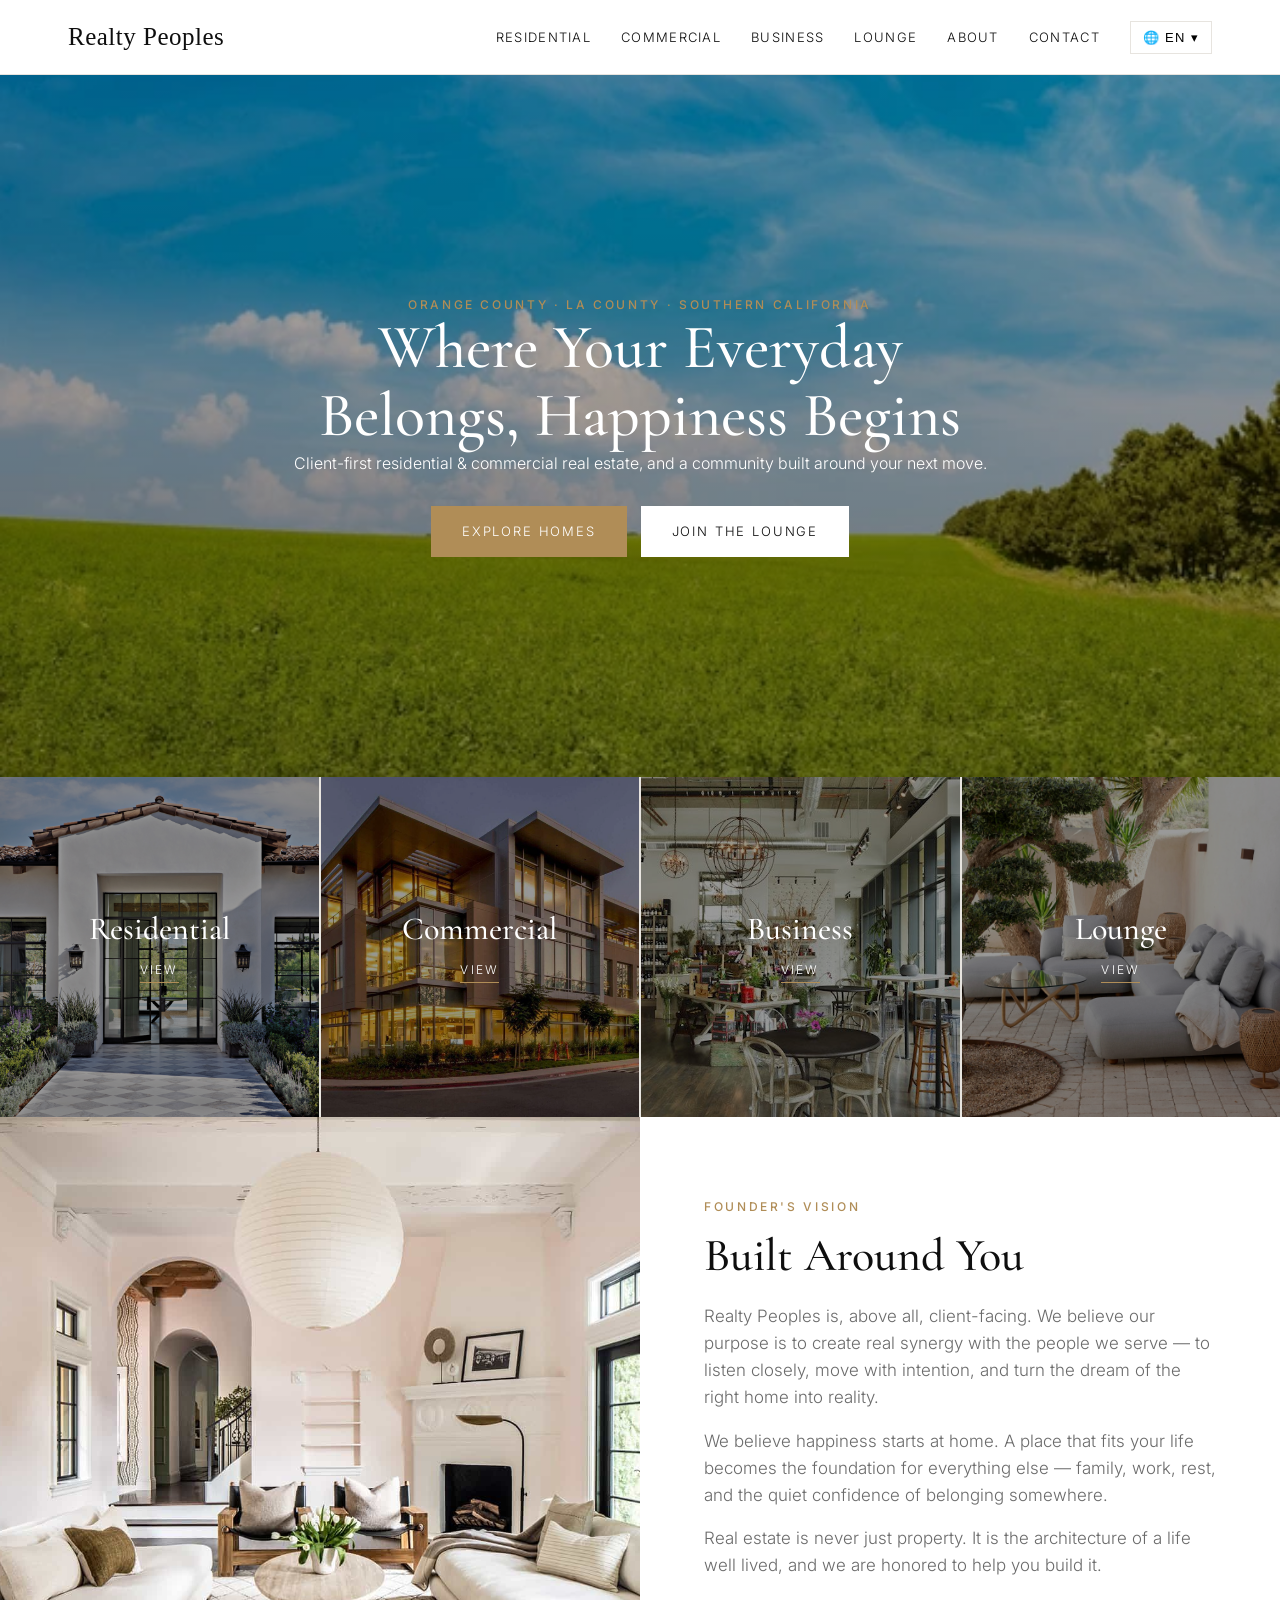
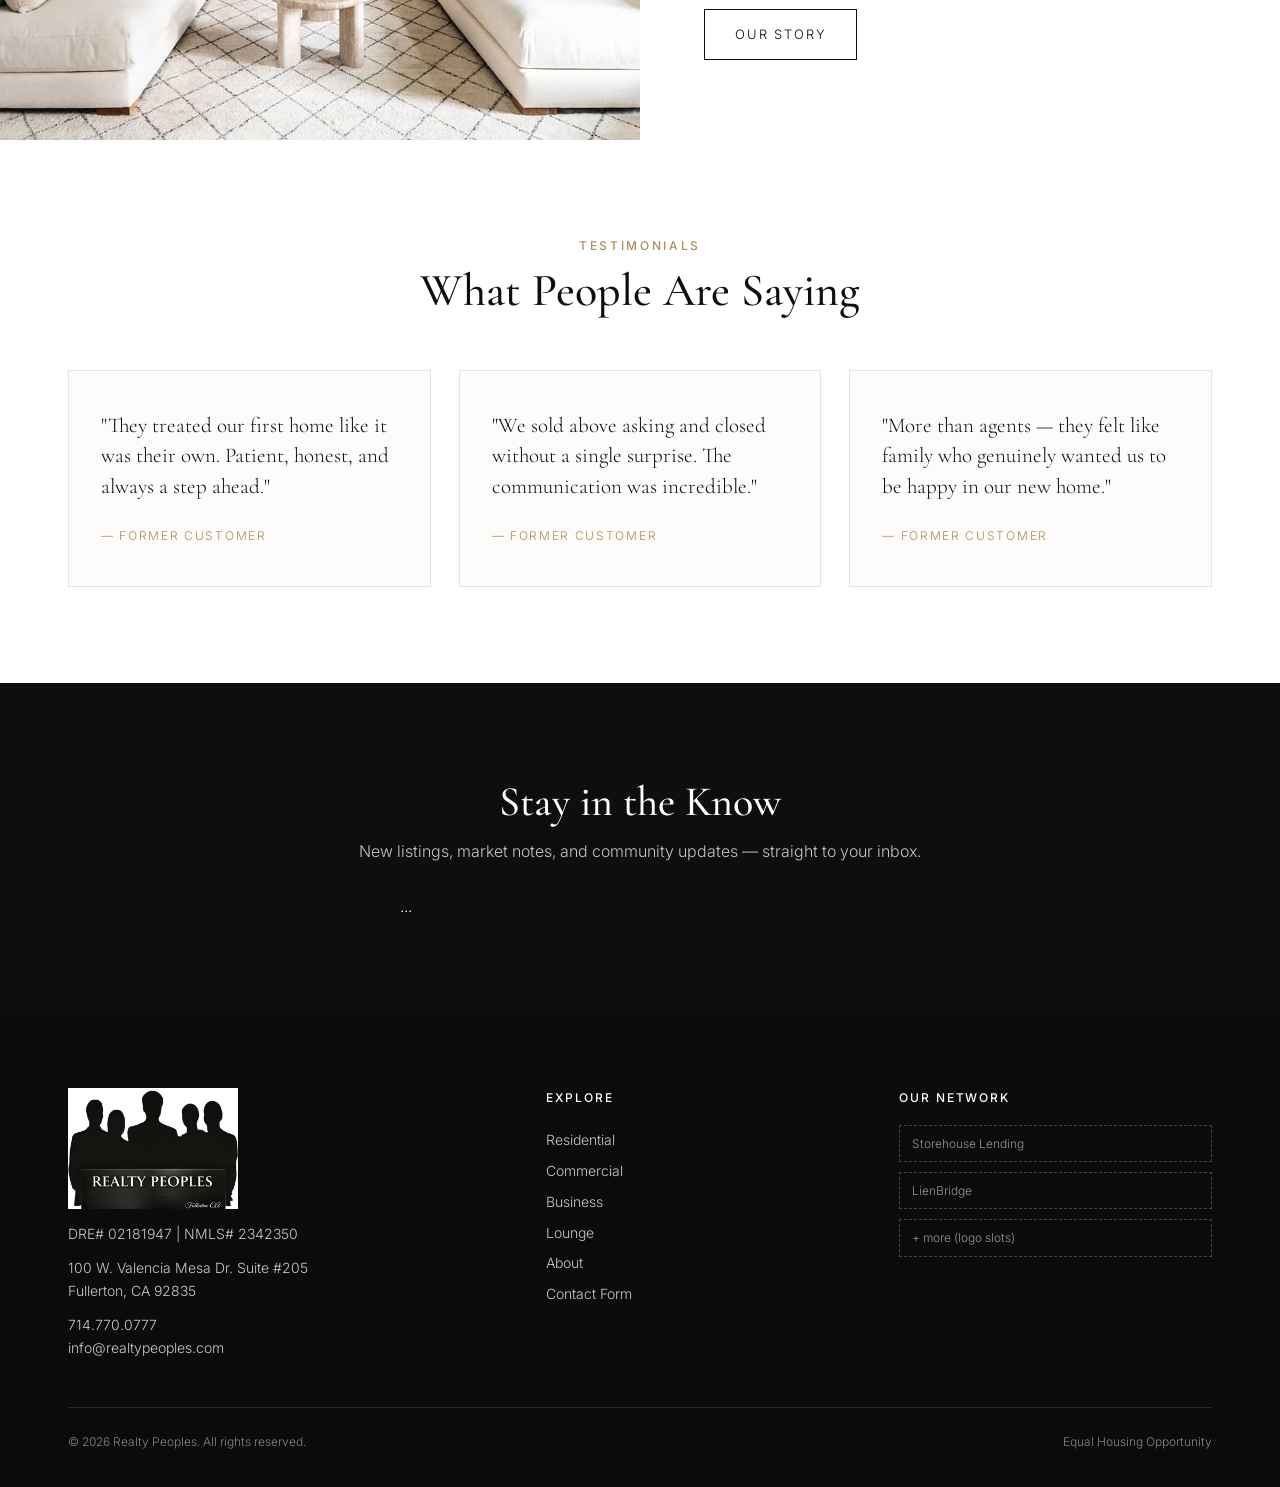
==== index.html @ 5879eed2 "Update index.html" ====
<!DOCTYPE html>
<html lang="en">
<head>
<meta charset="UTF-8" />
<meta name="viewport" content="width=device-width, initial-scale=1.0" />
<title>Realty Peoples | Real Estate in Orange County &amp; LA County</title>
<meta name="description" content="Buy, sell, and connect. Client-first residential and commercial real estate serving Orange County, LA County, and Southern California." />
<link rel="preconnect" href="https://fonts.googleapis.com"><link rel="preconnect" href="https://fonts.gstatic.com" crossorigin>
<link href="https://fonts.googleapis.com/css2?family=Cormorant+Garamond:wght@400;500;600&family=Inter:wght@300;400;500;600&display=swap" rel="stylesheet">
<link rel="stylesheet" href="css/styles.css">
<script type="application/ld+json">
{"@context":"https://schema.org","@type":"RealEstateAgent","name":"Realty Peoples","telephone":"+1-714-770-0777","email":"info@realtypeoples.com","address":{"@type":"PostalAddress","streetAddress":"100 W. Valencia Mesa Dr. Suite #205","addressLocality":"Fullerton","addressRegion":"CA","postalCode":"92835","addressCountry":"US"},"areaServed":["Orange County","Los Angeles County","Southern California"]}
</script>
</head>
<body>
<header id="site-header"></header>
<main>
  <section class="hero" style="padding:0">
    <!-- IMG_HOME_HERO -->
    <img src="clouds.jpg" alt="Spanish-style modern home interior">
    <div class="veil"></div>
    <div class="inner">
      <div class="label" data-i18n="home_kicker">Orange County · LA County · Southern California</div>
      <h1 data-i18n="home_title">Where Your Everyday Belongs, Happiness Begins</h1>
      <p data-i18n="home_sub">Client-first residential &amp; commercial real estate, and a community built around your next move.</p>
      <div style="margin-top:30px;display:flex;gap:14px;justify-content:center;flex-wrap:wrap">
        <a class="btn btn-accent" href="residential.html" data-i18n="home_cta1">Explore Homes</a>
        <a class="btn" style="background:#fff;color:var(--ink);border-color:#fff" href="cafe.html" data-i18n="home_cta2">Join the Cafe</a>
      </div>
    </div>
  </section>

  <section style="padding:0">
    <div class="gateways">
      <a class="gateway" href="residential.html"><!-- IMG_GATE_RES --><img src="res.jpg" alt="Residential"><div class="veil"></div><div class="g-inner"><h3 data-i18n="nav_res">Residential</h3><span class="g-cta" data-i18n="view">View</span></div></a>
      <a class="gateway" href="commercial.html"><!-- IMG_GATE_COM --><img src="com.jpg" alt="Commercial"><div class="veil"></div><div class="g-inner"><h3 data-i18n="nav_com">Commercial</h3><span class="g-cta" data-i18n="view">View</span></div></a>
      <a class="gateway" href="business.html"><img src="biz.jpg" alt="Business"><div class="veil"></div><div class="g-inner"><h3 data-i18n="nav_biz">Business</h3><span class="g-cta" data-i18n="view">View</span></div></a>      <a class="gateway" href="cafe.html"><!-- IMG_GATE_CAFE --><img src="lounge.jpg" alt="Online Cafe"><div class="veil"></div><div class="g-inner"><h3 data-i18n="nav_cafe">Online Cafe</h3><span class="g-cta" data-i18n="view">View</span></div></a>
    </div>
  </section>

  <section style="padding:0">
    <div class="split">
      <!-- IMG_FOUNDER -->
      <div class="media" style="background-image:url('spanish-home.jpg')"></div>
      <div class="body">
        <div class="label" data-i18n="vision_kicker">Founder's Vision</div>
        <h2 data-i18n="vision_title">Built Around You</h2>
        <p>Realty Peoples is, above all, client-facing. We believe our purpose is to create real synergy with the people we serve — to listen closely, move with intention, and turn the dream of the right home into reality.</p>
        <p>We believe happiness starts at home. A place that fits your life becomes the foundation for everything else — family, work, rest, and the quiet confidence of belonging somewhere.</p>
        <p>Real estate is never just property. It is the architecture of a life well lived, and we are honored to help you build it.</p>
        <div style="margin-top:14px"><a class="btn btn-ghost" href="about.html" data-i18n="vision_cta">Our Story</a></div>
      </div>
    </div>
  </section>

  <section>
    <div class="wrap">
      <div class="center-head"><div class="label" data-i18n="testi_kicker">Testimonials</div><h2 data-i18n="testi_title">What People Are Saying</h2></div>
      <div class="tgrid" id="testiGrid"></div>
    </div>
  </section>

  <section class="band">
    <div class="wrap">
      <h2 data-i18n="email_title">Stay in the Know</h2>
      <p data-i18n="email_sub">New listings, market notes, and community updates — straight to your inbox.</p>
     <form class="signup" name="newsletter" ...>...</form>
    </div>
  </section>
</main>
<footer id="site-footer"></footer>
<script src="js/data.js"></script>
<script src="js/i18n.js"></script>
<script src="js/main.js"></script>
</body>
</html>
---- css/styles.css ----
/* ===========================================================================
   Realty Peoples — global styles
   Colors & fonts live in :root below. Edit there to re-theme the whole site.
   =========================================================================== */
:root{
  --bg:#ffffff;
  --ink:#0e0e0e;
  --muted:#6b6b6b;
  --line:#e7e4df;
  --accent:#b08d57;       /* champagne bronze */
  --accent-dark:#8e6f3f;
  --serif:"Cormorant Garamond", Georgia, "Times New Roman", serif;
  --sans:"Inter","Helvetica Neue",Arial,sans-serif;
  --maxw:1200px;
}
*{box-sizing:border-box;margin:0;padding:0}
html{scroll-behavior:smooth}
body{font-family:var(--sans);color:var(--ink);background:var(--bg);line-height:1.6;font-weight:300;-webkit-font-smoothing:antialiased}
img{display:block;max-width:100%}
a{color:inherit;text-decoration:none}
.wrap{max-width:var(--maxw);margin:0 auto;padding:0 28px}
.serif{font-family:var(--serif)}
.label{font-size:12px;letter-spacing:.22em;text-transform:uppercase;color:var(--accent);font-weight:500}
h1,h2,h3{font-family:var(--serif);font-weight:500;line-height:1.1}
section{padding:96px 0}
.btn{display:inline-block;padding:14px 30px;font-size:13px;letter-spacing:.14em;text-transform:uppercase;border:1px solid var(--ink);background:var(--ink);color:#fff;cursor:pointer;transition:.25s}
.btn:hover{background:transparent;color:var(--ink)}
.btn-ghost{background:transparent;color:var(--ink)}
.btn-ghost:hover{background:var(--ink);color:#fff}
.btn-accent{background:var(--accent);border-color:var(--accent)}
.btn-accent:hover{background:transparent;color:var(--accent)}

/* HEADER */
header{position:sticky;top:0;z-index:100;background:rgba(255,255,255,.96);backdrop-filter:blur(6px);border-bottom:1px solid var(--line);transition:box-shadow .3s}
header.scrolled{box-shadow:0 4px 24px rgba(0,0,0,.06)}
.nav{display:flex;align-items:center;justify-content:space-between;height:74px}
.logo{font-family:"Times New Roman",Times,serif;font-size:25px;letter-spacing:.02em;font-weight:400}
.nav-links{display:flex;align-items:center;gap:30px}
.nav-links a.navlink{font-size:13px;letter-spacing:.1em;text-transform:uppercase;color:var(--ink);position:relative;padding:4px 0}
.nav-links a.navlink:hover{color:var(--accent)}
.nav-links a.navlink.active::after{content:"";position:absolute;left:0;right:0;bottom:-2px;height:1px;background:var(--accent)}
.lang{position:relative}
.lang-btn{font-size:13px;letter-spacing:.1em;border:1px solid var(--line);background:#fff;padding:8px 12px;cursor:pointer}
.lang-menu{position:absolute;right:0;top:42px;background:#fff;border:1px solid var(--line);min-width:140px;display:none;box-shadow:0 8px 30px rgba(0,0,0,.08);z-index:200}
.lang-menu.open{display:block}
.lang-menu button{display:block;width:100%;text-align:left;padding:11px 16px;background:#fff;border:none;font-size:13px;letter-spacing:.06em;cursor:pointer}
.lang-menu button:hover{background:#faf8f5;color:var(--accent)}
.hamburger{display:none;flex-direction:column;gap:5px;background:none;border:none;cursor:pointer;padding:6px}
.hamburger span{width:24px;height:2px;background:var(--ink);display:block}

/* HERO */
.hero{position:relative;height:78vh;min-height:520px;display:flex;align-items:center;justify-content:center;text-align:center;color:#fff;overflow:hidden}
.hero img{position:absolute;inset:0;width:100%;height:100%;object-fit:cover}
.hero .veil{position:absolute;inset:0;background:linear-gradient(180deg,rgba(0,0,0,.25),rgba(0,0,0,.45))}
.hero .inner{position:relative;z-index:2;max-width:760px;padding:0 24px}
.hero h1{font-size:clamp(34px,5vw,62px);color:#fff;word-break:keep-all}
/* GATEWAYS */
.gateways{display:grid;grid-template-columns:repeat(4,1fr);gap:2px;background:var(--line)}
.gateway{position:relative;height:340px;overflow:hidden;cursor:pointer;color:#fff;display:block}
.gateway img{position:absolute;inset:0;width:100%;height:100%;object-fit:cover;transition:.6s}
.gateway:hover img{transform:scale(1.06)}
.gateway .veil{position:absolute;inset:0;background:rgba(0,0,0,.4);transition:.3s}
.gateway:hover .veil{background:rgba(0,0,0,.3)}
.gateway .g-inner{position:absolute;inset:0;z-index:2;display:flex;flex-direction:column;align-items:center;justify-content:center;gap:14px}
.gateway h3{font-size:32px;color:#fff}
.gateway .g-cta{font-size:12px;letter-spacing:.18em;text-transform:uppercase;border-bottom:1px solid var(--accent);padding-bottom:3px}

/* SPLIT */
.split{display:grid;grid-template-columns:1fr 1fr;gap:0;align-items:stretch}
.split .media{min-height:480px;background-size:cover;background-position:center}
.split .body{padding:80px 64px;display:flex;flex-direction:column;justify-content:center}
.split h2{font-size:clamp(30px,4vw,46px);margin:14px 0 22px}
.split p{color:var(--muted);font-size:17px;margin-bottom:16px}

/* TESTIMONIALS */
.center-head{text-align:center;margin-bottom:54px}
.center-head h2{font-size:clamp(30px,4vw,46px);margin-top:10px}
.tgrid{display:grid;grid-template-columns:repeat(3,1fr);gap:28px}
.tcard{border:1px solid var(--line);padding:40px 32px;background:#fdfcfa}
.tcard .q{font-family:var(--serif);font-size:21px;line-height:1.45;margin-bottom:24px}
.tcard .who{font-size:12px;letter-spacing:.14em;text-transform:uppercase;color:var(--accent)}

/* EMAIL BAND */
.band{background:var(--ink);color:#fff;text-align:center}
.band h2{color:#fff;font-size:clamp(28px,4vw,42px)}
.band p{color:#c9c4bc;margin:14px 0 30px}
.signup{display:flex;gap:10px;max-width:480px;margin:0 auto}
.signup input{flex:1;padding:14px 16px;border:1px solid #444;background:transparent;color:#fff;font-family:var(--sans)}
.signup input::placeholder{color:#9a958c}

/* CAROUSEL */
.carousel{display:flex;gap:24px;overflow-x:auto;padding:6px 4px 24px;scroll-snap-type:x mandatory}
.carousel::-webkit-scrollbar{height:6px}
.carousel::-webkit-scrollbar-thumb{background:var(--line)}
.lcard{flex:0 0 340px;scroll-snap-align:start;border:1px solid var(--line);background:#fff}
.lcard .ph{height:230px;background:#f1ede7 center/cover;position:relative}
.lcard .tag{position:absolute;top:14px;left:14px;background:var(--accent);color:#fff;font-size:11px;letter-spacing:.12em;text-transform:uppercase;padding:6px 12px}
.lcard .info{padding:20px 22px}
.lcard .city{font-family:var(--serif);font-size:22px}
.lcard .desc{color:var(--muted);font-size:14px;margin-top:6px}
.lcard .meta{display:flex;gap:16px;margin-top:14px;font-size:13px;color:var(--ink);border-top:1px solid var(--line);padding-top:14px}

/* VIDEO */
.video-wrap{position:relative}
.video-wrap .frame{position:relative;padding-top:52%;background:#000}
.video-wrap iframe{position:absolute;inset:0;width:100%;height:100%;border:0}
.video-quote{text-align:center;margin-top:34px;font-family:var(--serif);font-size:clamp(22px,3vw,34px);color:var(--ink)}
.video-quote span{display:block;font-family:var(--sans);font-size:13px;letter-spacing:.14em;text-transform:uppercase;color:var(--accent);margin-top:14px}

/* MAP */
.map-frame{height:420px;border:1px solid var(--line)}
.map-frame iframe{width:100%;height:100%;border:0}

/* COMMERCIAL */
.commercial-grid{display:grid;grid-template-columns:1fr 1fr;gap:24px}

/* TEAM */
.team-grid{display:grid;grid-template-columns:repeat(4,1fr);gap:24px}
.member{border:1px solid var(--line);background:#fff}
.member .ph{height:280px;background:#f1ede7 center/cover}
.member .m-body{padding:22px 20px}
.member h3{font-size:22px}
.member .lic{font-size:12px;letter-spacing:.08em;color:var(--accent);margin:6px 0 12px;text-transform:uppercase}
.member p{color:var(--muted);font-size:14px}

/* FORMS */
.form-card{border:1px solid var(--line);padding:42px;background:#fff}
.field{margin-bottom:18px}
.field label{display:block;font-size:12px;letter-spacing:.1em;text-transform:uppercase;margin-bottom:8px;color:var(--ink)}
.field label .req{color:var(--accent)}
.field input,.field textarea,.field select{width:100%;padding:13px 14px;border:1px solid var(--line);font-family:var(--sans);font-size:15px;background:#fff}
.field input:focus,.field textarea:focus{outline:none;border-color:var(--accent)}
.field textarea{min-height:130px;resize:vertical}
.checkrow{display:flex;align-items:flex-start;gap:10px;font-size:14px;color:var(--muted)}
.checkrow input{width:auto;margin-top:4px}
.form-ok{display:none;color:#2e7d32;font-size:14px;margin-top:12px}

/* FAQ */
.faq-item{border-bottom:1px solid var(--line)}
.faq-q{width:100%;text-align:left;background:none;border:none;padding:24px 0;font-family:var(--serif);font-size:22px;cursor:pointer;display:flex;justify-content:space-between;align-items:center;color:var(--ink)}
.faq-q .pm{color:var(--accent);font-size:24px}
.faq-a{max-height:0;overflow:hidden;transition:max-height .3s ease;color:var(--muted)}
.faq-a p{padding:0 0 24px}

/* LOGIN */
.auth{max-width:460px;margin:0 auto}
.auth-card{border:1px solid var(--line);padding:44px}
.tabs{display:flex;border:1px solid var(--line);margin-bottom:28px}
.tabs button{flex:1;padding:14px;background:#fff;border:none;cursor:pointer;font-size:13px;letter-spacing:.1em;text-transform:uppercase}
.tabs button.active{background:var(--ink);color:#fff}
.roles{display:grid;grid-template-columns:1fr 1fr;gap:12px;margin-bottom:22px}
.role{border:1px solid var(--line);padding:18px 14px;text-align:center;cursor:pointer;transition:.2s}
.role.active{border-color:var(--accent);background:#fbf8f3}
.role .ttl{font-family:var(--serif);font-size:18px}
.role .sub{font-size:11px;letter-spacing:.06em;color:var(--muted);text-transform:uppercase;margin-top:4px}
.pro-cat{display:none;margin-bottom:18px}
.pro-cat.show{display:block}
.note{font-size:12px;color:var(--muted);text-align:center;margin-top:18px}

/* CAFE */
.cafe-gate{text-align:center;padding:120px 20px}
.cafe-gate h2{font-size:40px;margin:18px 0}
.cafe-app{display:none;grid-template-columns:260px 1fr;gap:0;border:1px solid var(--line);min-height:620px}
.cafe-app.show{display:grid}
.cafe-side{border-right:1px solid var(--line);background:#fbfaf8;padding:24px 0}
.cafe-side .sh{font-size:11px;letter-spacing:.16em;text-transform:uppercase;color:var(--muted);padding:0 22px 12px}
.chan{display:block;width:100%;text-align:left;background:none;border:none;padding:11px 22px;font-size:15px;cursor:pointer;color:var(--ink)}
.chan:hover{background:#f3efe8}
.chan.active{background:#efe8dc;border-left:3px solid var(--accent);font-weight:500}
.cafe-main{display:flex;flex-direction:column}
.cafe-top{border-bottom:1px solid var(--line);padding:20px 26px}
.cafe-top h3{font-size:24px}
.cafe-top p{font-size:13px;color:var(--muted)}
.cafe-embed{flex:1;display:flex;align-items:center;justify-content:center;text-align:center;background:repeating-linear-gradient(45deg,#fbfaf8,#fbfaf8 12px,#f6f3ee 12px,#f6f3ee 24px);padding:40px}
.cafe-embed .box{max-width:440px}
.cafe-embed .box .ic{font-size:34px;color:var(--accent)}
.cafe-embed code{background:#efe8dc;padding:2px 6px;font-size:12px}

/* FOOTER */
footer{background:#0b0b0b;color:#cfcabf;padding:72px 0 36px;font-size:14px}
.f-grid{display:grid;grid-template-columns:1.4fr 1fr 1fr;gap:40px;margin-bottom:48px}
.f-logo{font-family:"Times New Roman",serif;font-size:24px;color:#fff;margin-bottom:8px}
.logo-slot{width:120px;height:46px;border:1px dashed #444;display:flex;align-items:center;justify-content:center;font-size:10px;color:#777;margin-bottom:16px;letter-spacing:.1em}
footer h4{color:#fff;font-family:var(--sans);font-weight:500;font-size:12px;letter-spacing:.16em;text-transform:uppercase;margin-bottom:18px}
footer a:hover{color:var(--accent)}
.f-net{display:flex;flex-direction:column;gap:10px}
.f-net .slot{border:1px dashed #444;padding:8px 12px;font-size:12px;color:#9a958c}
.f-bottom{border-top:1px solid #2a2a2a;padding-top:24px;display:flex;justify-content:space-between;flex-wrap:wrap;gap:12px;font-size:12px;color:#8a857c}

/* MOBILE */
@media(max-width:900px){
  .nav-links{position:fixed;inset:74px 0 auto 0;background:#fff;flex-direction:column;align-items:flex-start;gap:0;padding:10px 28px 28px;border-bottom:1px solid var(--line);transform:translateY(-130%);transition:.35s;box-shadow:0 16px 30px rgba(0,0,0,.08)}
  .nav-links.open{transform:translateY(0)}
  .nav-links a.navlink{padding:14px 0;width:100%;border-bottom:1px solid var(--line);font-size:15px}
  .hamburger{display:flex}
  .lang{margin-top:14px}
  .gateways{grid-template-columns:1fr}
  .split{grid-template-columns:1fr}
  .split .media{min-height:300px}
  .split .body{padding:48px 28px}
  .tgrid,.team-grid,.commercial-grid{grid-template-columns:1fr}
  .cafe-app.show{grid-template-columns:1fr}
  .cafe-side{border-right:none;border-bottom:1px solid var(--line)}
  .f-grid{grid-template-columns:1fr}
  section{padding:64px 0}
}

/* ---- clickable listing cards + popup ---- */
.lcard{cursor:pointer;transition:transform .2s, box-shadow .2s}
.lcard:hover{transform:translateY(-4px);box-shadow:0 12px 30px rgba(0,0,0,.10)}
.rp-modal{position:fixed;inset:0;z-index:1000;display:none;align-items:center;justify-content:center;background:rgba(0,0,0,.55);padding:24px}
.rp-modal.open{display:flex}
.rp-modal-box{background:#fff;max-width:620px;width:100%;max-height:88vh;overflow:auto;position:relative}
.rp-modal-box .ph{height:300px;background:#f1ede7 center/cover}
.rp-modal-body{padding:32px}
.rp-modal-body .tag{display:inline-block;background:var(--accent);color:#fff;font-size:11px;letter-spacing:.12em;text-transform:uppercase;padding:5px 12px;margin-bottom:14px}
.rp-modal-body h3{font-size:30px;margin-bottom:6px}
.rp-modal-body .sub{color:var(--muted);margin-bottom:18px}
.rp-modal-body .detail{color:var(--ink);line-height:1.7;white-space:pre-line}
.rp-close{position:absolute;top:14px;right:16px;background:rgba(0,0,0,.5);color:#fff;border:none;width:36px;height:36px;border-radius:50%;font-size:20px;cursor:pointer;z-index:2}
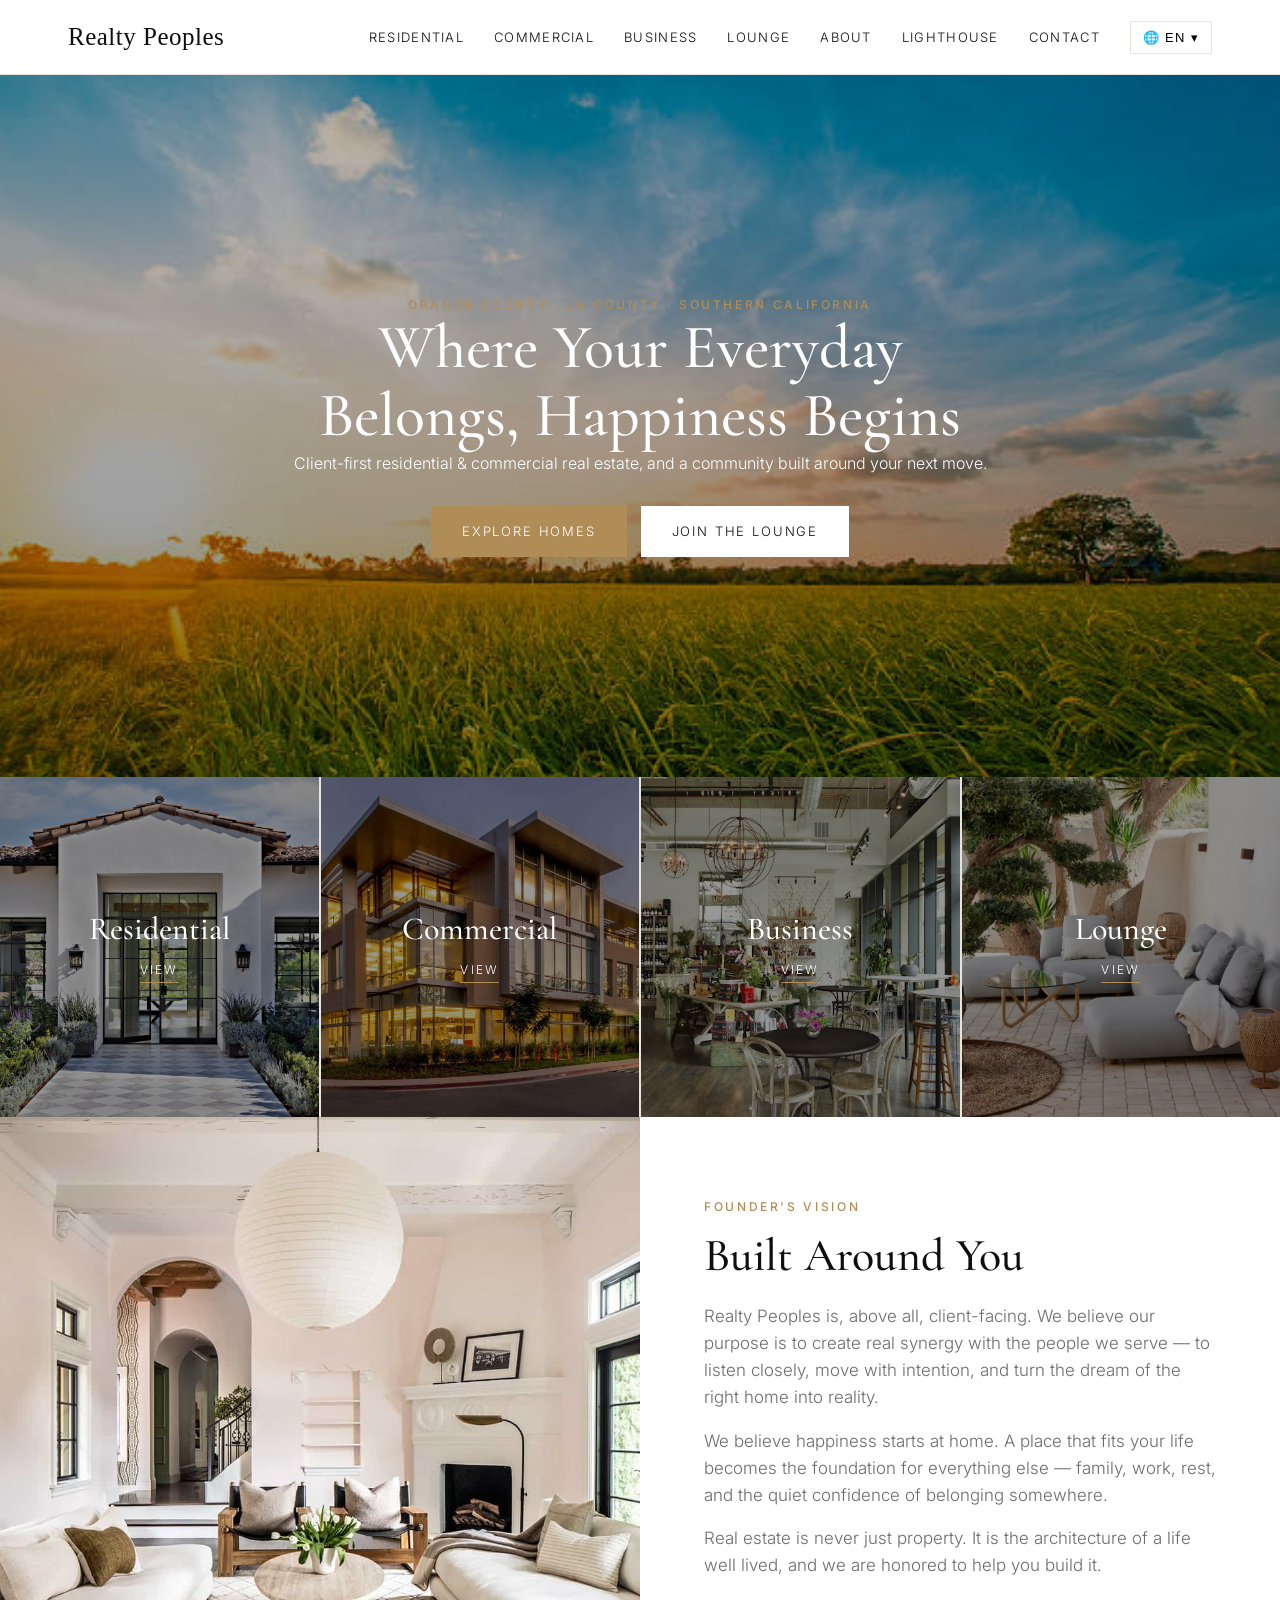
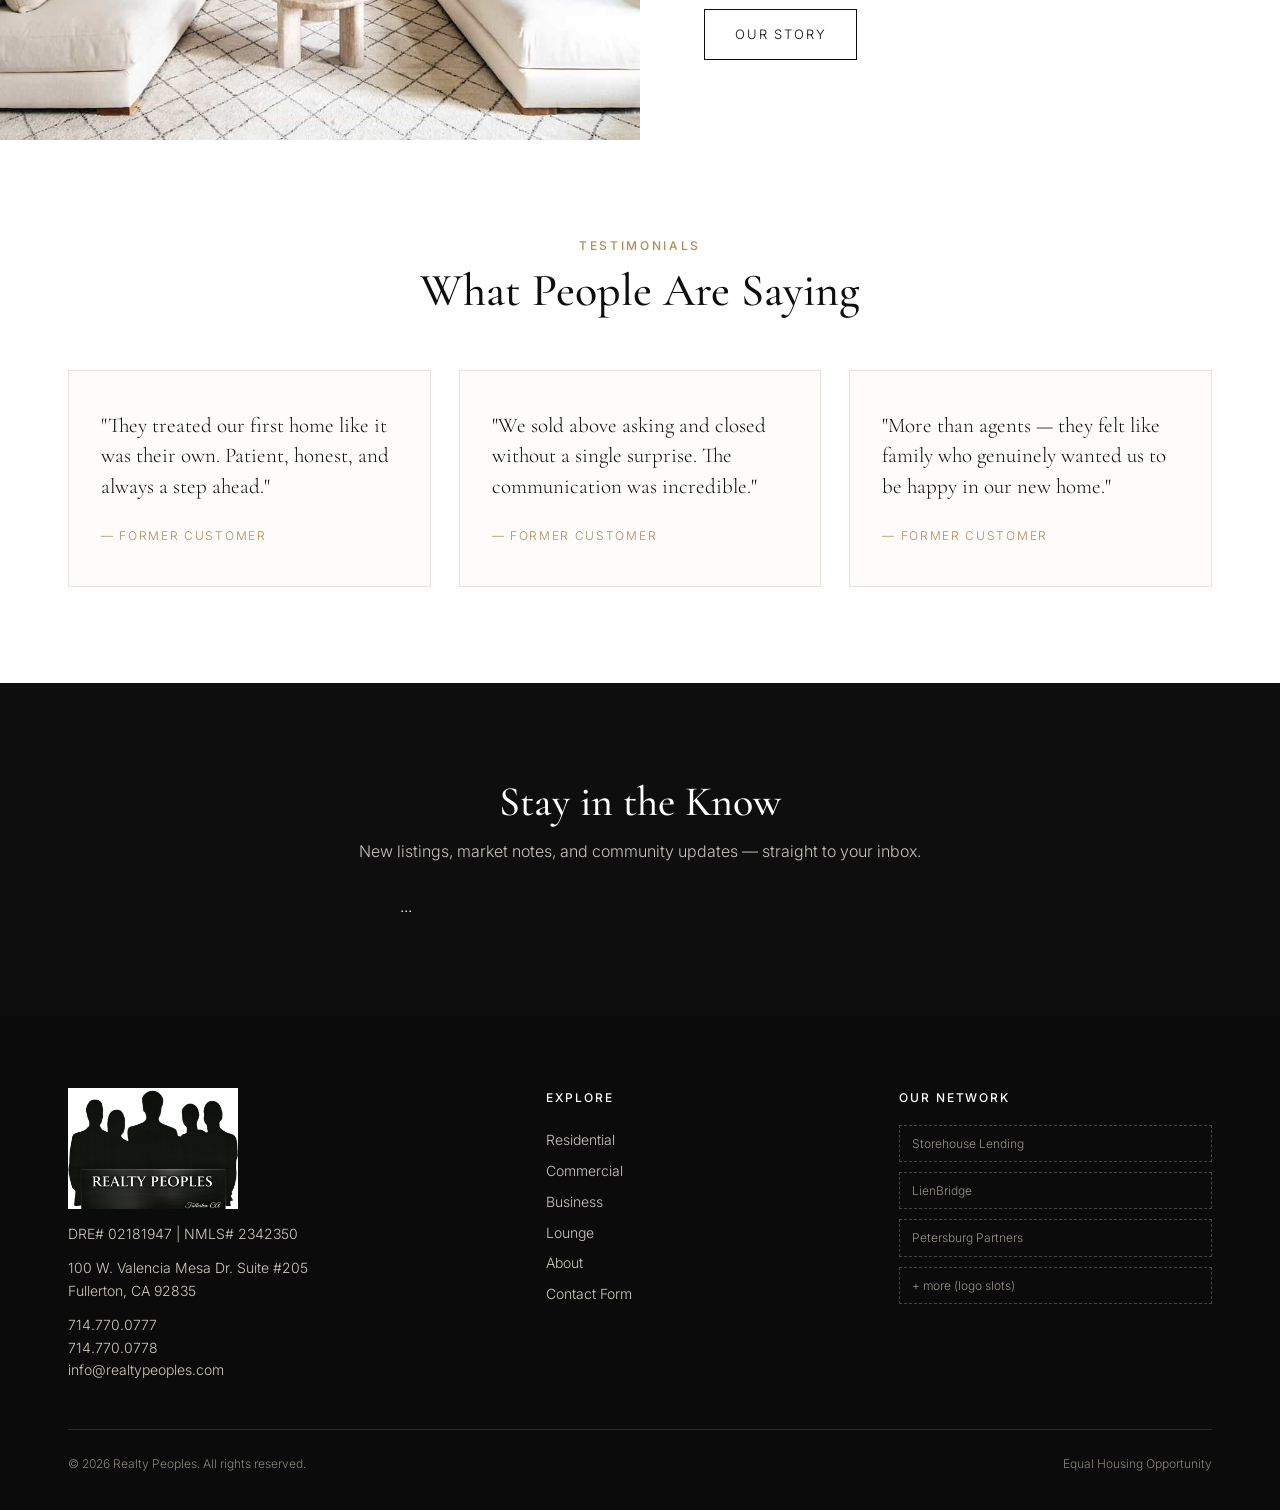
==== commit 4e226d68: "Update index.html" ====
--- a/index.html
+++ b/index.html
@@ -17,7 +17,7 @@
 <main>
   <section class="hero" style="padding:0">
     <!-- IMG_HOME_HERO -->
-    <img src="clouds.jpg" alt="Spanish-style modern home interior">
+    <img src="frontpage.jpg" alt="Spanish-style modern home interior">
     <div class="veil"></div>
     <div class="inner">
       <div class="label" data-i18n="home_kicker">Orange County · LA County · Southern California</div>
--- a/css/styles.css
+++ b/css/styles.css
@@ -218,3 +218,21 @@
 .rp-modal-body .sub{color:var(--muted);margin-bottom:18px}
 .rp-modal-body .detail{color:var(--ink);line-height:1.7;white-space:pre-line}
 .rp-close{position:absolute;top:14px;right:16px;background:rgba(0,0,0,.5);color:#fff;border:none;width:36px;height:36px;border-radius:50%;font-size:20px;cursor:pointer;z-index:2}
+.price-box{flex:none;background:var(--accent);color:#fff;font-family:var(--serif);font-size:18px;line-height:1;padding:12px 16px;white-space:nowrap;text-align:center}
+/* --- Listing layouts: residential grid, commercial, business --- */
+#resGrid, #comGrid, #bizGrid{
+  display:grid !important;
+  grid-template-columns:repeat(2, 1fr) !important;
+  gap:40px !important;
+  align-items:start;
+}
+#resGrid .lcard, #comGrid .lcard, #bizGrid .lcard{
+  flex:initial !important;
+  width:auto !important;
+}
+#resCarousel{display:flex; gap:24px; overflow-x:auto;}
+#resCarousel .lcard{flex:0 0 340px !important;}
+@media(max-width:760px){
+  #resGrid, #comGrid, #bizGrid{grid-template-columns:1fr !important;}
+}
+
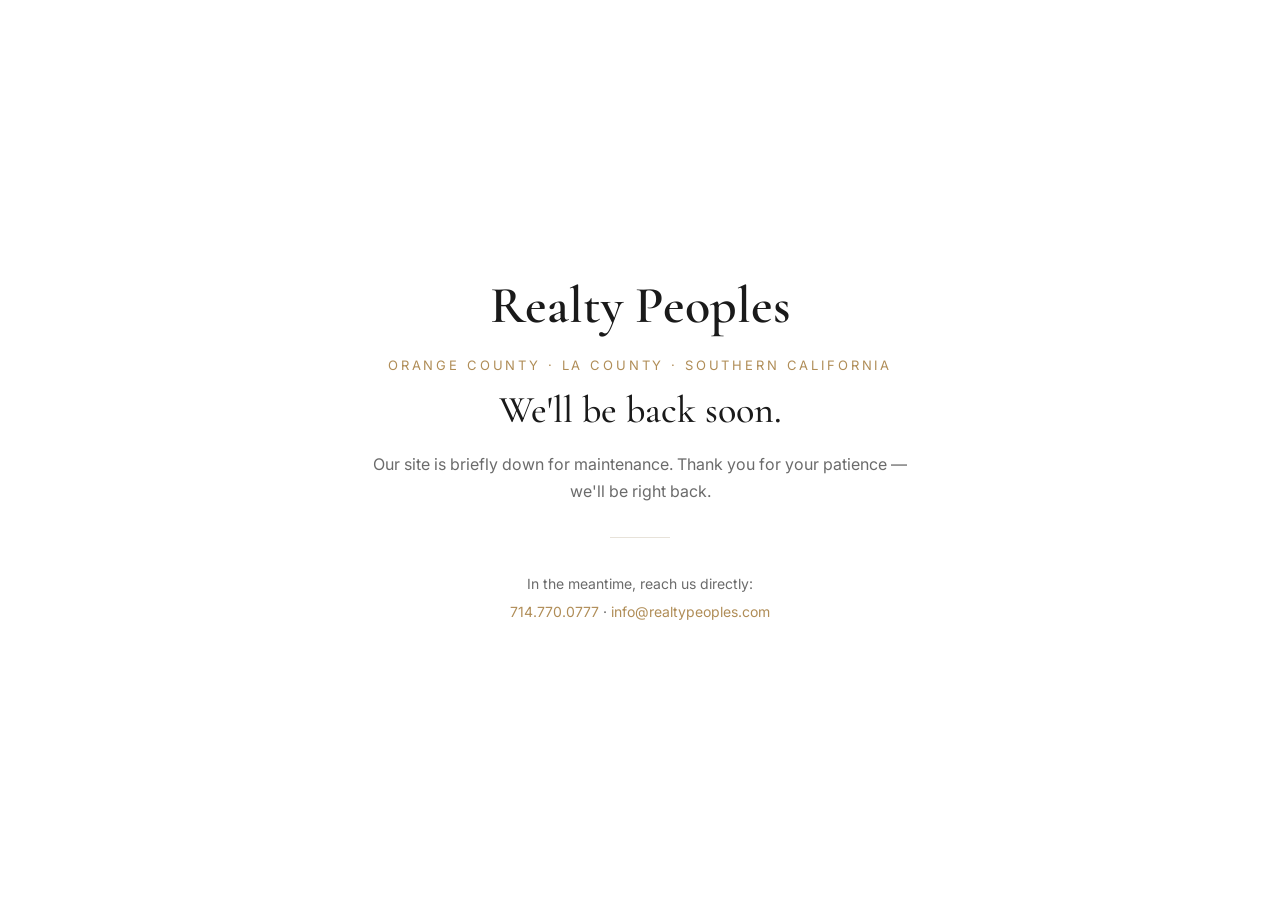
==== commit 2ed54b9a: "Update index.html" ====
--- a/index.html
+++ b/index.html
@@ -3,74 +3,33 @@
 <head>
 <meta charset="UTF-8" />
 <meta name="viewport" content="width=device-width, initial-scale=1.0" />
-<title>Realty Peoples | Real Estate in Orange County &amp; LA County</title>
-<meta name="description" content="Buy, sell, and connect. Client-first residential and commercial real estate serving Orange County, LA County, and Southern California." />
-<link rel="preconnect" href="https://fonts.googleapis.com"><link rel="preconnect" href="https://fonts.gstatic.com" crossorigin>
-<link href="https://fonts.googleapis.com/css2?family=Cormorant+Garamond:wght@400;500;600&family=Inter:wght@300;400;500;600&display=swap" rel="stylesheet">
-<link rel="stylesheet" href="css/styles.css">
-<script type="application/ld+json">
-{"@context":"https://schema.org","@type":"RealEstateAgent","name":"Realty Peoples","telephone":"+1-714-770-0777","email":"info@realtypeoples.com","address":{"@type":"PostalAddress","streetAddress":"100 W. Valencia Mesa Dr. Suite #205","addressLocality":"Fullerton","addressRegion":"CA","postalCode":"92835","addressCountry":"US"},"areaServed":["Orange County","Los Angeles County","Southern California"]}
-</script>
+<title>Realty Peoples — Back Soon</title>
+<meta name="robots" content="noindex">
+<link href="https://fonts.googleapis.com/css2?family=Cormorant+Garamond:wght@500;600&family=Inter:wght@300;400&display=swap" rel="stylesheet">
+<style>
+  :root{--ink:#1a1a1a;--muted:#6b6b6b;--accent:#b08d57;--line:#e7e2d9;}
+  *{box-sizing:border-box;margin:0;padding:0}
+  body{font-family:'Inter',sans-serif;background:#fff;color:var(--ink);min-height:100vh;display:flex;align-items:center;justify-content:center;text-align:center;padding:40px}
+  .wrap{max-width:560px}
+  .brand{font-family:'Cormorant Garamond',serif;font-size:clamp(34px,6vw,52px);font-weight:600}
+  .label{margin-top:20px;font-size:13px;letter-spacing:.22em;text-transform:uppercase;color:var(--accent)}
+  h1{font-family:'Cormorant Garamond',serif;font-weight:500;font-size:clamp(26px,4vw,38px);margin-top:14px}
+  p{color:var(--muted);margin-top:18px;font-size:16px;line-height:1.7}
+  .rule{width:60px;height:1px;background:var(--line);margin:32px auto}
+  a{color:var(--accent);text-decoration:none}
+  .contact{font-size:14px;color:var(--muted);line-height:2}
+</style>
 </head>
 <body>
-<header id="site-header"></header>
-<main>
-  <section class="hero" style="padding:0">
-    <!-- IMG_HOME_HERO -->
-    <img src="frontpage.jpg" alt="Spanish-style modern home interior">
-    <div class="veil"></div>
-    <div class="inner">
-      <div class="label" data-i18n="home_kicker">Orange County · LA County · Southern California</div>
-      <h1 data-i18n="home_title">Where Your Everyday Belongs, Happiness Begins</h1>
-      <p data-i18n="home_sub">Client-first residential &amp; commercial real estate, and a community built around your next move.</p>
-      <div style="margin-top:30px;display:flex;gap:14px;justify-content:center;flex-wrap:wrap">
-        <a class="btn btn-accent" href="residential.html" data-i18n="home_cta1">Explore Homes</a>
-        <a class="btn" style="background:#fff;color:var(--ink);border-color:#fff" href="cafe.html" data-i18n="home_cta2">Join the Cafe</a>
-      </div>
+  <div class="wrap">
+    <div class="brand">Realty Peoples</div>
+    <div class="label">Orange County · LA County · Southern California</div>
+    <h1>We'll be back soon.</h1>
+    <p>Our site is briefly down for maintenance. Thank you for your patience — we'll be right back.</p>
+    <div class="rule"></div>
+    <div class="contact">In the meantime, reach us directly:<br>
+      <a href="tel:7147700777">714.770.0777</a> · <a href="mailto:info@realtypeoples.com">info@realtypeoples.com</a>
     </div>
-  </section>
-
-  <section style="padding:0">
-    <div class="gateways">
-      <a class="gateway" href="residential.html"><!-- IMG_GATE_RES --><img src="res.jpg" alt="Residential"><div class="veil"></div><div class="g-inner"><h3 data-i18n="nav_res">Residential</h3><span class="g-cta" data-i18n="view">View</span></div></a>
-      <a class="gateway" href="commercial.html"><!-- IMG_GATE_COM --><img src="com.jpg" alt="Commercial"><div class="veil"></div><div class="g-inner"><h3 data-i18n="nav_com">Commercial</h3><span class="g-cta" data-i18n="view">View</span></div></a>
-      <a class="gateway" href="business.html"><img src="biz.jpg" alt="Business"><div class="veil"></div><div class="g-inner"><h3 data-i18n="nav_biz">Business</h3><span class="g-cta" data-i18n="view">View</span></div></a>      <a class="gateway" href="cafe.html"><!-- IMG_GATE_CAFE --><img src="lounge.jpg" alt="Online Cafe"><div class="veil"></div><div class="g-inner"><h3 data-i18n="nav_cafe">Online Cafe</h3><span class="g-cta" data-i18n="view">View</span></div></a>
-    </div>
-  </section>
-
-  <section style="padding:0">
-    <div class="split">
-      <!-- IMG_FOUNDER -->
-      <div class="media" style="background-image:url('spanish-home.jpg')"></div>
-      <div class="body">
-        <div class="label" data-i18n="vision_kicker">Founder's Vision</div>
-        <h2 data-i18n="vision_title">Built Around You</h2>
-        <p>Realty Peoples is, above all, client-facing. We believe our purpose is to create real synergy with the people we serve — to listen closely, move with intention, and turn the dream of the right home into reality.</p>
-        <p>We believe happiness starts at home. A place that fits your life becomes the foundation for everything else — family, work, rest, and the quiet confidence of belonging somewhere.</p>
-        <p>Real estate is never just property. It is the architecture of a life well lived, and we are honored to help you build it.</p>
-        <div style="margin-top:14px"><a class="btn btn-ghost" href="about.html" data-i18n="vision_cta">Our Story</a></div>
-      </div>
-    </div>
-  </section>
-
-  <section>
-    <div class="wrap">
-      <div class="center-head"><div class="label" data-i18n="testi_kicker">Testimonials</div><h2 data-i18n="testi_title">What People Are Saying</h2></div>
-      <div class="tgrid" id="testiGrid"></div>
-    </div>
-  </section>
-
-  <section class="band">
-    <div class="wrap">
-      <h2 data-i18n="email_title">Stay in the Know</h2>
-      <p data-i18n="email_sub">New listings, market notes, and community updates — straight to your inbox.</p>
-     <form class="signup" name="newsletter" ...>...</form>
-    </div>
-  </section>
-</main>
-<footer id="site-footer"></footer>
-<script src="js/data.js"></script>
-<script src="js/i18n.js"></script>
-<script src="js/main.js"></script>
+  </div>
 </body>
 </html>
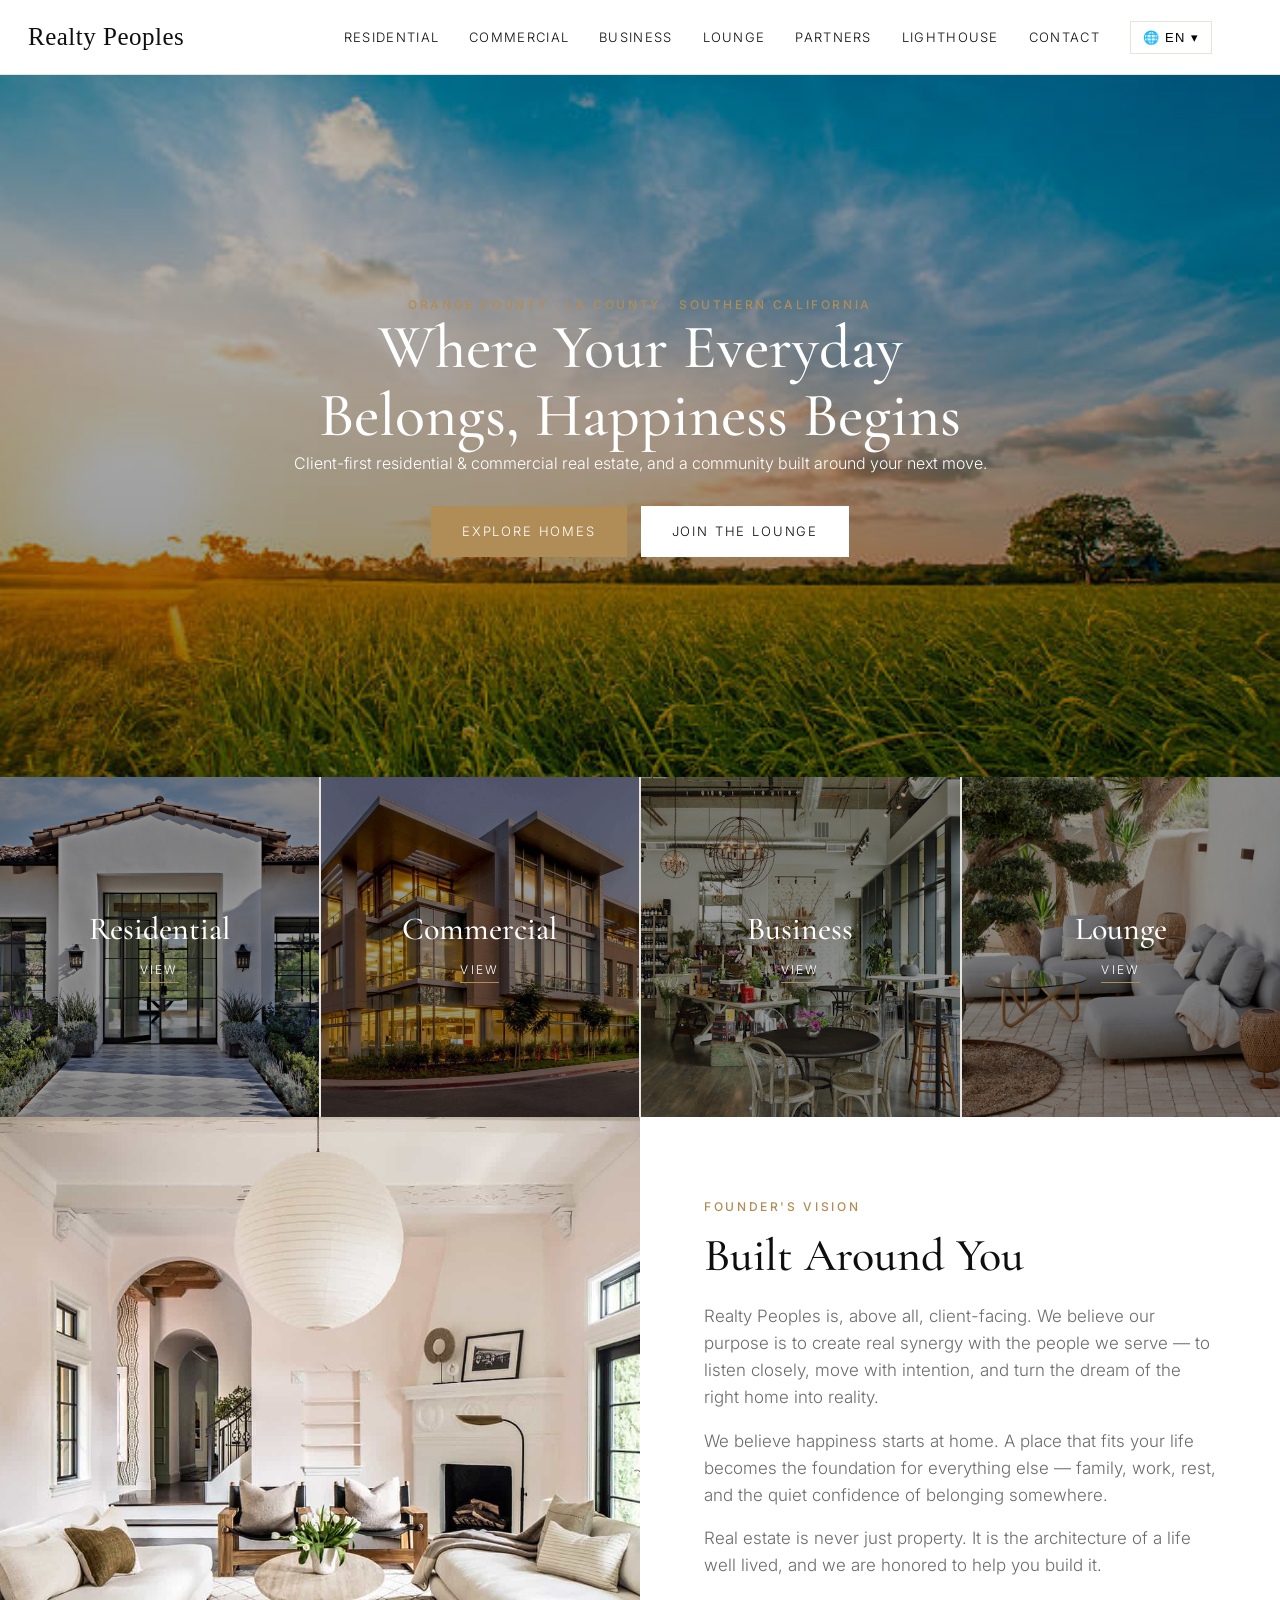
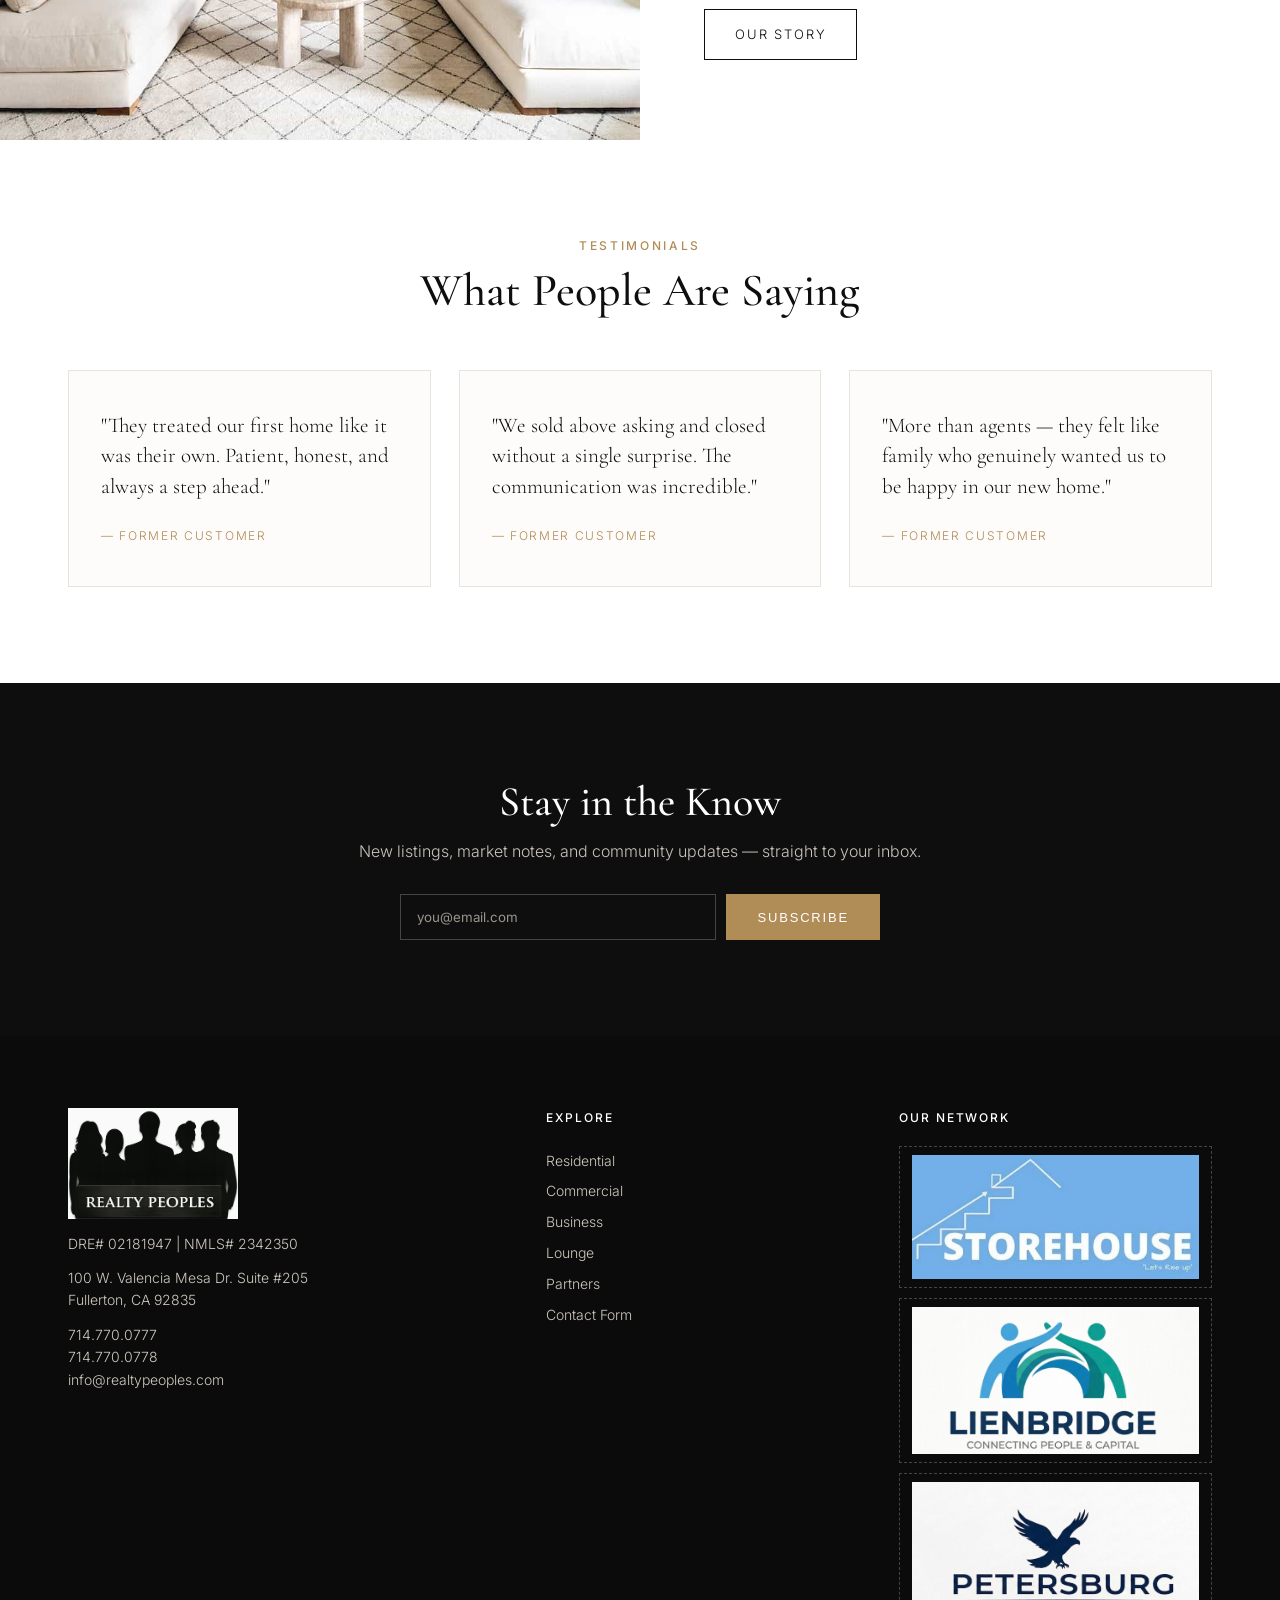
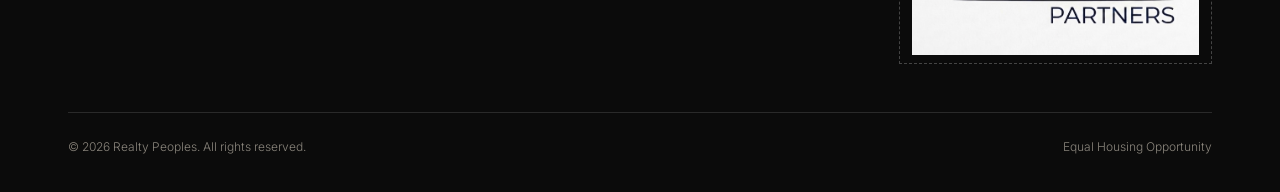
==== commit a4414f62: "Update index.html" ====
--- a/index.html
+++ b/index.html
@@ -3,33 +3,71 @@
 <head>
 <meta charset="UTF-8" />
 <meta name="viewport" content="width=device-width, initial-scale=1.0" />
-<title>Realty Peoples — Back Soon</title>
-<meta name="robots" content="noindex">
-<link href="https://fonts.googleapis.com/css2?family=Cormorant+Garamond:wght@500;600&family=Inter:wght@300;400&display=swap" rel="stylesheet">
-<style>
-  :root{--ink:#1a1a1a;--muted:#6b6b6b;--accent:#b08d57;--line:#e7e2d9;}
-  *{box-sizing:border-box;margin:0;padding:0}
-  body{font-family:'Inter',sans-serif;background:#fff;color:var(--ink);min-height:100vh;display:flex;align-items:center;justify-content:center;text-align:center;padding:40px}
-  .wrap{max-width:560px}
-  .brand{font-family:'Cormorant Garamond',serif;font-size:clamp(34px,6vw,52px);font-weight:600}
-  .label{margin-top:20px;font-size:13px;letter-spacing:.22em;text-transform:uppercase;color:var(--accent)}
-  h1{font-family:'Cormorant Garamond',serif;font-weight:500;font-size:clamp(26px,4vw,38px);margin-top:14px}
-  p{color:var(--muted);margin-top:18px;font-size:16px;line-height:1.7}
-  .rule{width:60px;height:1px;background:var(--line);margin:32px auto}
-  a{color:var(--accent);text-decoration:none}
-  .contact{font-size:14px;color:var(--muted);line-height:2}
-</style>
+<title>Realty Peoples | Real Estate in Orange County &amp; LA County</title>
+<meta name="description" content="Buy, sell, and connect. Client-first residential and commercial real estate serving Orange County, LA County, and Southern California." />
+<link rel="preconnect" href="https://fonts.googleapis.com"><link rel="preconnect" href="https://fonts.gstatic.com" crossorigin>
+<link href="https://fonts.googleapis.com/css2?family=Cormorant+Garamond:wght@400;500;600&family=Inter:wght@300;400;500;600&display=swap" rel="stylesheet">
+<link rel="stylesheet" href="css/styles.css">
+<script type="application/ld+json">
+{"@context":"https://schema.org","@type":"RealEstateAgent","name":"Realty Peoples","telephone":"+1-714-770-0777","email":"info@realtypeoples.com","address":{"@type":"PostalAddress","streetAddress":"100 W. Valencia Mesa Dr. Suite #205","addressLocality":"Fullerton","addressRegion":"CA","postalCode":"92835","addressCountry":"US"},"areaServed":["Orange County","Los Angeles County","Southern California"]}
+</script>
 </head>
 <body>
-  <div class="wrap">
-    <div class="brand">Realty Peoples</div>
-    <div class="label">Orange County · LA County · Southern California</div>
-    <h1>We'll be back soon.</h1>
-    <p>Our site is briefly down for maintenance. Thank you for your patience — we'll be right back.</p>
-    <div class="rule"></div>
-    <div class="contact">In the meantime, reach us directly:<br>
-      <a href="tel:7147700777">714.770.0777</a> · <a href="mailto:info@realtypeoples.com">info@realtypeoples.com</a>
+<header id="site-header"></header>
+<main>
+  <section class="hero" style="padding:0">
+    <!-- IMG_HOME_HERO -->
+    <img src="frontpage.jpg" alt="Spanish-style modern home interior">
+    <div class="veil"></div>
+    <div class="inner">
+      <div class="label" data-i18n="home_kicker">Orange County · LA County · Southern California</div>
+      <h1 data-i18n="home_title">Where Your Everyday Belongs, Happiness Begins</h1>
+      <p data-i18n="home_sub">Client-first residential &amp; commercial real estate, and a community built around your next move.</p>
+      <div style="margin-top:30px;display:flex;gap:14px;justify-content:center;flex-wrap:wrap">
+        <a class="btn btn-accent" href="residential.html" data-i18n="home_cta1">Explore Homes</a>
+        <a class="btn" style="background:#fff;color:var(--ink);border-color:#fff" href="cafe.html" data-i18n="home_cta2">Join the Cafe</a>
+      </div>
     </div>
-  </div>
+  </section>
+  <section style="padding:0">
+    <div class="gateways">
+      <a class="gateway" href="residential.html"><!-- IMG_GATE_RES --><img src="res.jpg" alt="Residential"><div class="veil"></div><div class="g-inner"><h3 data-i18n="nav_res">Residential</h3><span class="g-cta" data-i18n="view">View</span></div></a>
+      <a class="gateway" href="commercial.html"><!-- IMG_GATE_COM --><img src="com.jpg" alt="Commercial"><div class="veil"></div><div class="g-inner"><h3 data-i18n="nav_com">Commercial</h3><span class="g-cta" data-i18n="view">View</span></div></a>
+      <a class="gateway" href="business.html"><img src="biz.jpg" alt="Business"><div class="veil"></div><div class="g-inner"><h3 data-i18n="nav_biz">Business</h3><span class="g-cta" data-i18n="view">View</span></div></a>
+      <a class="gateway" href="cafe.html"><!-- IMG_GATE_CAFE --><img src="lounge.jpg" alt="Online Cafe"><div class="veil"></div><div class="g-inner"><h3 data-i18n="nav_cafe">Online Cafe</h3><span class="g-cta" data-i18n="view">View</span></div></a>
+    </div>
+  </section>
+  <section style="padding:0">
+    <div class="split">
+      <!-- IMG_FOUNDER -->
+      <div class="media" style="background-image:url('spanish-home.jpg')"></div>
+      <div class="body">
+        <div class="label" data-i18n="vision_kicker">Founder's Vision</div>
+        <h2 data-i18n="vision_title">Built Around You</h2>
+        <p>Realty Peoples is, above all, client-facing. We believe our purpose is to create real synergy with the people we serve — to listen closely, move with intention, and turn the dream of the right home into reality.</p>
+        <p>We believe happiness starts at home. A place that fits your life becomes the foundation for everything else — family, work, rest, and the quiet confidence of belonging somewhere.</p>
+        <p>Real estate is never just property. It is the architecture of a life well lived, and we are honored to help you build it.</p>
+        <div style="margin-top:14px"><a class="btn btn-ghost" href="about.html" data-i18n="vision_cta">Our Story</a></div>
+      </div>
+    </div>
+  </section>
+  <section>
+    <div class="wrap">
+      <div class="center-head"><div class="label" data-i18n="testi_kicker">Testimonials</div><h2 data-i18n="testi_title">What People Are Saying</h2></div>
+      <div class="tgrid" id="testiGrid"></div>
+    </div>
+  </section>
+  <section class="band">
+    <div class="wrap">
+      <h2 data-i18n="email_title">Stay in the Know</h2>
+      <p data-i18n="email_sub">New listings, market notes, and community updates — straight to your inbox.</p>
+      <form class="signup" name="newsletter" method="POST" data-netlify="true" netlify-honeypot="bot-field" onsubmit="thanks(event,this)"><input type="hidden" name="form-name" value="newsletter"><p style="display:none"><label>Don't fill this out: <input name="bot-field"></label></p><input type="email" name="email" required placeholder="you@email.com" data-i18n-ph="email_ph"><button class="btn btn-accent" type="submit" data-i18n="subscribe">Subscribe</button></form>
+    </div>
+  </section>
+</main>
+<footer id="site-footer"></footer>
+<script src="js/data.js"></script>
+<script src="js/i18n.js"></script>
+<script src="js/main.js"></script>
 </body>
 </html>
--- a/css/styles.css
+++ b/css/styles.css
@@ -0,0 +1,239 @@
+/* ===========================================================================
+   Realty Peoples — global styles
+   Colors & fonts live in :root below. Edit there to re-theme the whole site.
+   =========================================================================== */
+:root{
+  --bg:#ffffff;
+  --ink:#0e0e0e;
+  --muted:#6b6b6b;
+  --line:#e7e4df;
+  --accent:#b08d57;       /* champagne bronze */
+  --accent-dark:#8e6f3f;
+  --serif:"Cormorant Garamond", Georgia, "Times New Roman", serif;
+  --sans:"Inter","Helvetica Neue",Arial,sans-serif;
+  --maxw:1200px;
+}
+*{box-sizing:border-box;margin:0;padding:0}
+html{scroll-behavior:smooth}
+body{font-family:var(--sans);color:var(--ink);background:var(--bg);line-height:1.6;font-weight:300;-webkit-font-smoothing:antialiased}
+img{display:block;max-width:100%}
+a{color:inherit;text-decoration:none}
+.wrap{max-width:var(--maxw);margin:0 auto;padding:0 28px}
+.serif{font-family:var(--serif)}
+.label{font-size:12px;letter-spacing:.22em;text-transform:uppercase;color:var(--accent);font-weight:500}
+h1,h2,h3{font-family:var(--serif);font-weight:500;line-height:1.1}
+section{padding:96px 0}
+.btn{display:inline-block;padding:14px 30px;font-size:13px;letter-spacing:.14em;text-transform:uppercase;border:1px solid var(--ink);background:var(--ink);color:#fff;cursor:pointer;transition:.25s}
+.btn:hover{background:transparent;color:var(--ink)}
+.btn-ghost{background:transparent;color:var(--ink)}
+.btn-ghost:hover{background:var(--ink);color:#fff}
+.btn-accent{background:var(--accent);border-color:var(--accent)}
+.btn-accent:hover{background:transparent;color:var(--accent)}
+
+/* HEADER */
+header{position:sticky;top:0;z-index:100;background:rgba(255,255,255,.96);backdrop-filter:blur(6px);border-bottom:1px solid var(--line);transition:box-shadow .3s}
+header.scrolled{box-shadow:0 4px 24px rgba(0,0,0,.06)}
+.nav{display:flex;align-items:center;justify-content:space-between;height:74px}
+.logo{font-family:"Times New Roman",Times,serif;font-size:25px;letter-spacing:.02em;font-weight:400}
+.nav-links{display:flex;align-items:center;gap:30px}
+.nav-links a.navlink{font-size:13px;letter-spacing:.1em;text-transform:uppercase;color:var(--ink);position:relative;padding:4px 0}
+.nav-links a.navlink:hover{color:var(--accent)}
+.nav-links a.navlink.active::after{content:"";position:absolute;left:0;right:0;bottom:-2px;height:1px;background:var(--accent)}
+.lang{position:relative}
+.lang-btn{font-size:13px;letter-spacing:.1em;border:1px solid var(--line);background:#fff;padding:8px 12px;cursor:pointer}
+.lang-menu{position:absolute;right:0;top:42px;background:#fff;border:1px solid var(--line);min-width:140px;display:none;box-shadow:0 8px 30px rgba(0,0,0,.08);z-index:200}
+.lang-menu.open{display:block}
+.lang-menu button{display:block;width:100%;text-align:left;padding:11px 16px;background:#fff;border:none;font-size:13px;letter-spacing:.06em;cursor:pointer}
+.lang-menu button:hover{background:#faf8f5;color:var(--accent)}
+.hamburger{display:none;flex-direction:column;gap:5px;background:none;border:none;cursor:pointer;padding:6px}
+.hamburger span{width:24px;height:2px;background:var(--ink);display:block}
+
+/* HERO */
+.hero{position:relative;height:78vh;min-height:520px;display:flex;align-items:center;justify-content:center;text-align:center;color:#fff;overflow:hidden}
+.hero img{position:absolute;inset:0;width:100%;height:100%;object-fit:cover}
+.hero .veil{position:absolute;inset:0;background:linear-gradient(180deg,rgba(0,0,0,.25),rgba(0,0,0,.45))}
+.hero .inner{position:relative;z-index:2;max-width:760px;padding:0 24px}
+.hero h1{font-size:clamp(34px,5vw,62px);color:#fff;word-break:keep-all}
+/* GATEWAYS */
+.gateways{display:grid;grid-template-columns:repeat(4,1fr);gap:2px;background:var(--line)}
+.gateway{position:relative;height:340px;overflow:hidden;cursor:pointer;color:#fff;display:block}
+.gateway img{position:absolute;inset:0;width:100%;height:100%;object-fit:cover;transition:.6s}
+.gateway:hover img{transform:scale(1.06)}
+.gateway .veil{position:absolute;inset:0;background:rgba(0,0,0,.4);transition:.3s}
+.gateway:hover .veil{background:rgba(0,0,0,.3)}
+.gateway .g-inner{position:absolute;inset:0;z-index:2;display:flex;flex-direction:column;align-items:center;justify-content:center;gap:14px}
+.gateway h3{font-size:32px;color:#fff}
+.gateway .g-cta{font-size:12px;letter-spacing:.18em;text-transform:uppercase;border-bottom:1px solid var(--accent);padding-bottom:3px}
+
+/* SPLIT */
+.split{display:grid;grid-template-columns:1fr 1fr;gap:0;align-items:stretch}
+.split .media{min-height:480px;background-size:cover;background-position:center}
+.split .body{padding:80px 64px;display:flex;flex-direction:column;justify-content:center}
+.split h2{font-size:clamp(30px,4vw,46px);margin:14px 0 22px}
+.split p{color:var(--muted);font-size:17px;margin-bottom:16px}
+
+/* TESTIMONIALS */
+.center-head{text-align:center;margin-bottom:54px}
+.center-head h2{font-size:clamp(30px,4vw,46px);margin-top:10px}
+.tgrid{display:grid;grid-template-columns:repeat(3,1fr);gap:28px}
+.tcard{border:1px solid var(--line);padding:40px 32px;background:#fdfcfa}
+.tcard .q{font-family:var(--serif);font-size:21px;line-height:1.45;margin-bottom:24px}
+.tcard .who{font-size:12px;letter-spacing:.14em;text-transform:uppercase;color:var(--accent)}
+
+/* EMAIL BAND */
+.band{background:var(--ink);color:#fff;text-align:center}
+.band h2{color:#fff;font-size:clamp(28px,4vw,42px)}
+.band p{color:#c9c4bc;margin:14px 0 30px}
+.signup{display:flex;gap:10px;max-width:480px;margin:0 auto}
+.signup input{flex:1;padding:14px 16px;border:1px solid #444;background:transparent;color:#fff;font-family:var(--sans)}
+.signup input::placeholder{color:#9a958c}
+
+/* CAROUSEL */
+.carousel{display:flex;gap:24px;overflow-x:auto;padding:6px 4px 24px;scroll-snap-type:x mandatory}
+.carousel::-webkit-scrollbar{height:6px}
+.carousel::-webkit-scrollbar-thumb{background:var(--line)}
+.lcard{flex:0 0 340px;scroll-snap-align:start;border:1px solid var(--line);background:#fff}
+.lcard .ph{height:230px;background:#f1ede7 center/cover;position:relative}
+.lcard .tag{position:absolute;top:14px;left:14px;background:var(--accent);color:#fff;font-size:11px;letter-spacing:.12em;text-transform:uppercase;padding:6px 12px}
+.lcard .info{padding:20px 22px}
+.lcard .city{font-family:var(--serif);font-size:22px}
+.lcard .desc{color:var(--muted);font-size:14px;margin-top:6px}
+.lcard .meta{display:flex;gap:16px;margin-top:14px;font-size:13px;color:var(--ink);border-top:1px solid var(--line);padding-top:14px}
+
+/* VIDEO */
+.video-wrap{position:relative}
+.video-wrap .frame{position:relative;padding-top:52%;background:#000}
+.video-wrap iframe{position:absolute;inset:0;width:100%;height:100%;border:0}
+.video-quote{text-align:center;margin-top:34px;font-family:var(--serif);font-size:clamp(22px,3vw,34px);color:var(--ink)}
+.video-quote span{display:block;font-family:var(--sans);font-size:13px;letter-spacing:.14em;text-transform:uppercase;color:var(--accent);margin-top:14px}
+
+/* MAP */
+.map-frame{height:420px;border:1px solid var(--line)}
+.map-frame iframe{width:100%;height:100%;border:0}
+
+/* COMMERCIAL */
+.commercial-grid{display:grid;grid-template-columns:1fr 1fr;gap:24px}
+
+/* TEAM */
+.team-grid{display:grid;grid-template-columns:repeat(4,1fr);gap:24px}
+.member{border:1px solid var(--line);background:#fff}
+.member .ph{height:280px;background:#f1ede7 center/cover}
+.member .m-body{padding:22px 20px}
+.member h3{font-size:22px}
+.member .lic{font-size:12px;letter-spacing:.08em;color:var(--accent);margin:6px 0 12px;text-transform:uppercase}
+.member p{color:var(--muted);font-size:14px}
+
+/* FORMS */
+.form-card{border:1px solid var(--line);padding:42px;background:#fff}
+.field{margin-bottom:18px}
+.field label{display:block;font-size:12px;letter-spacing:.1em;text-transform:uppercase;margin-bottom:8px;color:var(--ink)}
+.field label .req{color:var(--accent)}
+.field input,.field textarea,.field select{width:100%;padding:13px 14px;border:1px solid var(--line);font-family:var(--sans);font-size:15px;background:#fff}
+.field input:focus,.field textarea:focus{outline:none;border-color:var(--accent)}
+.field textarea{min-height:130px;resize:vertical}
+.checkrow{display:flex;align-items:flex-start;gap:10px;font-size:14px;color:var(--muted)}
+.checkrow input{width:auto;margin-top:4px}
+.form-ok{display:none;color:#2e7d32;font-size:14px;margin-top:12px}
+
+/* FAQ */
+.faq-item{border-bottom:1px solid var(--line)}
+.faq-q{width:100%;text-align:left;background:none;border:none;padding:24px 0;font-family:var(--serif);font-size:22px;cursor:pointer;display:flex;justify-content:space-between;align-items:center;color:var(--ink)}
+.faq-q .pm{color:var(--accent);font-size:24px}
+.faq-a{max-height:0;overflow:hidden;transition:max-height .3s ease;color:var(--muted)}
+.faq-a p{padding:0 0 24px}
+
+/* LOGIN */
+.auth{max-width:460px;margin:0 auto}
+.auth-card{border:1px solid var(--line);padding:44px}
+.tabs{display:flex;border:1px solid var(--line);margin-bottom:28px}
+.tabs button{flex:1;padding:14px;background:#fff;border:none;cursor:pointer;font-size:13px;letter-spacing:.1em;text-transform:uppercase}
+.tabs button.active{background:var(--ink);color:#fff}
+.roles{display:grid;grid-template-columns:1fr 1fr;gap:12px;margin-bottom:22px}
+.role{border:1px solid var(--line);padding:18px 14px;text-align:center;cursor:pointer;transition:.2s}
+.role.active{border-color:var(--accent);background:#fbf8f3}
+.role .ttl{font-family:var(--serif);font-size:18px}
+.role .sub{font-size:11px;letter-spacing:.06em;color:var(--muted);text-transform:uppercase;margin-top:4px}
+.pro-cat{display:none;margin-bottom:18px}
+.pro-cat.show{display:block}
+.note{font-size:12px;color:var(--muted);text-align:center;margin-top:18px}
+
+/* CAFE */
+.cafe-gate{text-align:center;padding:120px 20px}
+.cafe-gate h2{font-size:40px;margin:18px 0}
+.cafe-app{display:none;grid-template-columns:260px 1fr;gap:0;border:1px solid var(--line);min-height:620px}
+.cafe-app.show{display:grid}
+.cafe-side{border-right:1px solid var(--line);background:#fbfaf8;padding:24px 0}
+.cafe-side .sh{font-size:11px;letter-spacing:.16em;text-transform:uppercase;color:var(--muted);padding:0 22px 12px}
+.chan{display:block;width:100%;text-align:left;background:none;border:none;padding:11px 22px;font-size:15px;cursor:pointer;color:var(--ink)}
+.chan:hover{background:#f3efe8}
+.chan.active{background:#efe8dc;border-left:3px solid var(--accent);font-weight:500}
+.cafe-main{display:flex;flex-direction:column}
+.cafe-top{border-bottom:1px solid var(--line);padding:20px 26px}
+.cafe-top h3{font-size:24px}
+.cafe-top p{font-size:13px;color:var(--muted)}
+.cafe-embed{flex:1;display:flex;align-items:center;justify-content:center;text-align:center;background:repeating-linear-gradient(45deg,#fbfaf8,#fbfaf8 12px,#f6f3ee 12px,#f6f3ee 24px);padding:40px}
+.cafe-embed .box{max-width:440px}
+.cafe-embed .box .ic{font-size:34px;color:var(--accent)}
+.cafe-embed code{background:#efe8dc;padding:2px 6px;font-size:12px}
+
+/* FOOTER */
+footer{background:#0b0b0b;color:#cfcabf;padding:72px 0 36px;font-size:14px}
+.f-grid{display:grid;grid-template-columns:1.4fr 1fr 1fr;gap:40px;margin-bottom:48px}
+.f-logo{font-family:"Times New Roman",serif;font-size:24px;color:#fff;margin-bottom:8px}
+.logo-slot{width:120px;height:46px;border:1px dashed #444;display:flex;align-items:center;justify-content:center;font-size:10px;color:#777;margin-bottom:16px;letter-spacing:.1em}
+footer h4{color:#fff;font-family:var(--sans);font-weight:500;font-size:12px;letter-spacing:.16em;text-transform:uppercase;margin-bottom:18px}
+footer a:hover{color:var(--accent)}
+.f-net{display:flex;flex-direction:column;gap:10px}
+.f-net .slot{border:1px dashed #444;padding:8px 12px;font-size:12px;color:#9a958c}
+.f-bottom{border-top:1px solid #2a2a2a;padding-top:24px;display:flex;justify-content:space-between;flex-wrap:wrap;gap:12px;font-size:12px;color:#8a857c}
+
+/* MOBILE */
+@media(max-width:900px){
+  .nav-links{position:fixed;inset:74px 0 auto 0;background:#fff;flex-direction:column;align-items:flex-start;gap:0;padding:10px 28px 28px;border-bottom:1px solid var(--line);transform:translateY(-130%);transition:.35s;box-shadow:0 16px 30px rgba(0,0,0,.08)}
+  .nav-links.open{transform:translateY(0)}
+  .nav-links a.navlink{padding:14px 0;width:100%;border-bottom:1px solid var(--line);font-size:15px}
+  .hamburger{display:flex}
+  .lang{margin-top:14px}
+  .gateways{grid-template-columns:1fr}
+  .split{grid-template-columns:1fr}
+  .split .media{min-height:300px}
+  .split .body{padding:48px 28px}
+  .tgrid,.team-grid,.commercial-grid{grid-template-columns:1fr}
+  .cafe-app.show{grid-template-columns:1fr}
+  .cafe-side{border-right:none;border-bottom:1px solid var(--line)}
+  .f-grid{grid-template-columns:1fr}
+  section{padding:64px 0}
+}
+
+/* ---- clickable listing cards + popup ---- */
+.lcard{cursor:pointer;transition:transform .2s, box-shadow .2s}
+.lcard:hover{transform:translateY(-4px);box-shadow:0 12px 30px rgba(0,0,0,.10)}
+.rp-modal{position:fixed;inset:0;z-index:1000;display:none;align-items:center;justify-content:center;background:rgba(0,0,0,.55);padding:24px}
+.rp-modal.open{display:flex}
+.rp-modal-box{background:#fff;max-width:620px;width:100%;max-height:88vh;overflow:auto;position:relative}
+.rp-modal-box .ph{height:300px;background:#f1ede7 center/cover}
+.rp-modal-body{padding:32px}
+.rp-modal-body .tag{display:inline-block;background:var(--accent);color:#fff;font-size:11px;letter-spacing:.12em;text-transform:uppercase;padding:5px 12px;margin-bottom:14px}
+.rp-modal-body h3{font-size:30px;margin-bottom:6px}
+.rp-modal-body .sub{color:var(--muted);margin-bottom:18px}
+.rp-modal-body .detail{color:var(--ink);line-height:1.7;white-space:pre-line}
+.rp-close{position:absolute;top:14px;right:16px;background:rgba(0,0,0,.5);color:#fff;border:none;width:36px;height:36px;border-radius:50%;font-size:20px;cursor:pointer;z-index:2}
+.price-box{flex:none;background:var(--accent);color:#fff;font-family:var(--serif);font-size:18px;line-height:1;padding:12px 16px;white-space:nowrap;text-align:center}
+/* --- Listing layouts: residential grid, commercial, business --- */
+#resGrid, #comGrid, #bizGrid{
+  display:grid !important;
+  grid-template-columns:repeat(2, 1fr) !important;
+  gap:40px !important;
+  align-items:start;
+}
+#resGrid .lcard, #comGrid .lcard, #bizGrid .lcard{
+  flex:initial !important;
+  width:auto !important;
+}
+#resCarousel{display:flex; gap:24px; overflow-x:auto;}
+#resCarousel .lcard{flex:0 0 340px !important;}
+@media(max-width:760px){
+  #resGrid, #comGrid, #bizGrid{grid-template-columns:1fr !important;}
+}
+.logo{ position:relative; left:-40px; }
+
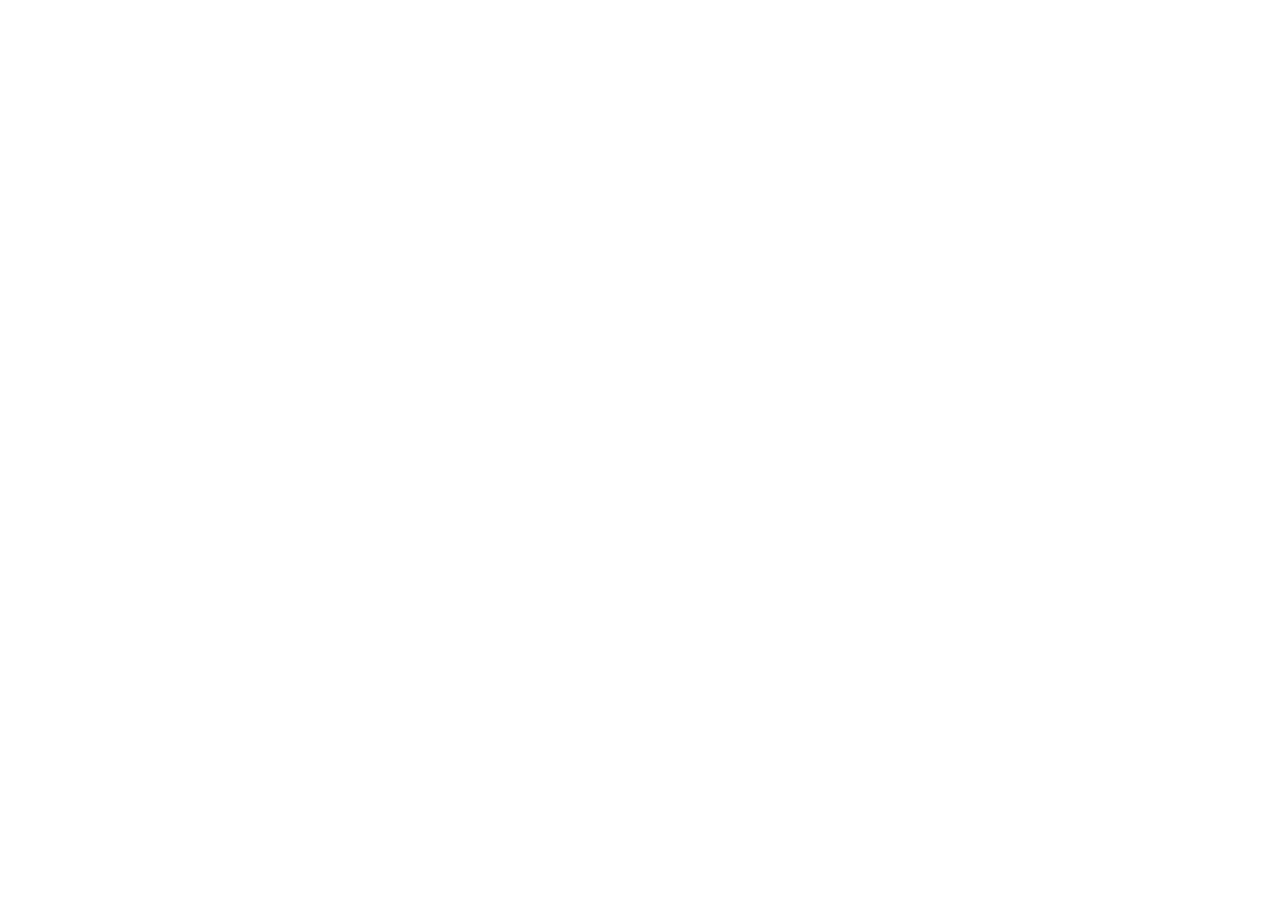
==== commit d972e869: "Update index.html" ====
--- a/index.html
+++ b/index.html
@@ -3,71 +3,7 @@
 <head>
 <meta charset="UTF-8" />
 <meta name="viewport" content="width=device-width, initial-scale=1.0" />
-<title>Realty Peoples | Real Estate in Orange County &amp; LA County</title>
-<meta name="description" content="Buy, sell, and connect. Client-first residential and commercial real estate serving Orange County, LA County, and Southern California." />
-<link rel="preconnect" href="https://fonts.googleapis.com"><link rel="preconnect" href="https://fonts.gstatic.com" crossorigin>
-<link href="https://fonts.googleapis.com/css2?family=Cormorant+Garamond:wght@400;500;600&family=Inter:wght@300;400;500;600&display=swap" rel="stylesheet">
-<link rel="stylesheet" href="css/styles.css">
-<script type="application/ld+json">
-{"@context":"https://schema.org","@type":"RealEstateAgent","name":"Realty Peoples","telephone":"+1-714-770-0777","email":"info@realtypeoples.com","address":{"@type":"PostalAddress","streetAddress":"100 W. Valencia Mesa Dr. Suite #205","addressLocality":"Fullerton","addressRegion":"CA","postalCode":"92835","addressCountry":"US"},"areaServed":["Orange County","Los Angeles County","Southern California"]}
-</script>
-</head>
-<body>
-<header id="site-header"></header>
-<main>
-  <section class="hero" style="padding:0">
-    <!-- IMG_HOME_HERO -->
-    <img src="frontpage.jpg" alt="Spanish-style modern home interior">
-    <div class="veil"></div>
-    <div class="inner">
-      <div class="label" data-i18n="home_kicker">Orange County · LA County · Southern California</div>
-      <h1 data-i18n="home_title">Where Your Everyday Belongs, Happiness Begins</h1>
-      <p data-i18n="home_sub">Client-first residential &amp; commercial real estate, and a community built around your next move.</p>
-      <div style="margin-top:30px;display:flex;gap:14px;justify-content:center;flex-wrap:wrap">
-        <a class="btn btn-accent" href="residential.html" data-i18n="home_cta1">Explore Homes</a>
-        <a class="btn" style="background:#fff;color:var(--ink);border-color:#fff" href="cafe.html" data-i18n="home_cta2">Join the Cafe</a>
-      </div>
-    </div>
-  </section>
-  <section style="padding:0">
-    <div class="gateways">
-      <a class="gateway" href="residential.html"><!-- IMG_GATE_RES --><img src="res.jpg" alt="Residential"><div class="veil"></div><div class="g-inner"><h3 data-i18n="nav_res">Residential</h3><span class="g-cta" data-i18n="view">View</span></div></a>
-      <a class="gateway" href="commercial.html"><!-- IMG_GATE_COM --><img src="com.jpg" alt="Commercial"><div class="veil"></div><div class="g-inner"><h3 data-i18n="nav_com">Commercial</h3><span class="g-cta" data-i18n="view">View</span></div></a>
-      <a class="gateway" href="business.html"><img src="biz.jpg" alt="Business"><div class="veil"></div><div class="g-inner"><h3 data-i18n="nav_biz">Business</h3><span class="g-cta" data-i18n="view">View</span></div></a>
-      <a class="gateway" href="cafe.html"><!-- IMG_GATE_CAFE --><img src="lounge.jpg" alt="Online Cafe"><div class="veil"></div><div class="g-inner"><h3 data-i18n="nav_cafe">Online Cafe</h3><span class="g-cta" data-i18n="view">View</span></div></a>
-    </div>
-  </section>
-  <section style="padding:0">
-    <div class="split">
-      <!-- IMG_FOUNDER -->
-      <div class="media" style="background-image:url('spanish-home.jpg')"></div>
-      <div class="body">
-        <div class="label" data-i18n="vision_kicker">Founder's Vision</div>
-        <h2 data-i18n="vision_title">Built Around You</h2>
-        <p>Realty Peoples is, above all, client-facing. We believe our purpose is to create real synergy with the people we serve — to listen closely, move with intention, and turn the dream of the right home into reality.</p>
-        <p>We believe happiness starts at home. A place that fits your life becomes the foundation for everything else — family, work, rest, and the quiet confidence of belonging somewhere.</p>
-        <p>Real estate is never just property. It is the architecture of a life well lived, and we are honored to help you build it.</p>
-        <div style="margin-top:14px"><a class="btn btn-ghost" href="about.html" data-i18n="vision_cta">Our Story</a></div>
-      </div>
-    </div>
-  </section>
-  <section>
-    <div class="wrap">
-      <div class="center-head"><div class="label" data-i18n="testi_kicker">Testimonials</div><h2 data-i18n="testi_title">What People Are Saying</h2></div>
-      <div class="tgrid" id="testiGrid"></div>
-    </div>
-  </section>
-  <section class="band">
-    <div class="wrap">
-      <h2 data-i18n="email_title">Stay in the Know</h2>
-      <p data-i18n="email_sub">New listings, market notes, and community updates — straight to your inbox.</p>
-      <form class="signup" name="newsletter" method="POST" data-netlify="true" netlify-honeypot="bot-field" onsubmit="thanks(event,this)"><input type="hidden" name="form-name" value="newsletter"><p style="display:none"><label>Don't fill this out: <input name="bot-field"></label></p><input type="email" name="email" required placeholder="you@email.com" data-i18n-ph="email_ph"><button class="btn btn-accent" type="submit" data-i18n="subscribe">Subscribe</button></form>
-    </div>
-  </section>
-</main>
-<footer id="site-footer"></footer>
-<script src="js/data.js"></script>
-<script src="js/i18n.js"></script>
-<script src="js/main.js"></script>
-</body>
-</html>
+<title>Realty Peoples | Coming Back Soon</title>
+<link rel="preconnect" href="https://fonts.googleapis.com">
+<link rel="preconnect" href="https://fonts.gstatic.com" crossorigin>
+<link href="https://fonts.googleapis.com/css2?family=Cormorant+Garamond:wght@400;500;600&family=Inter:wght@
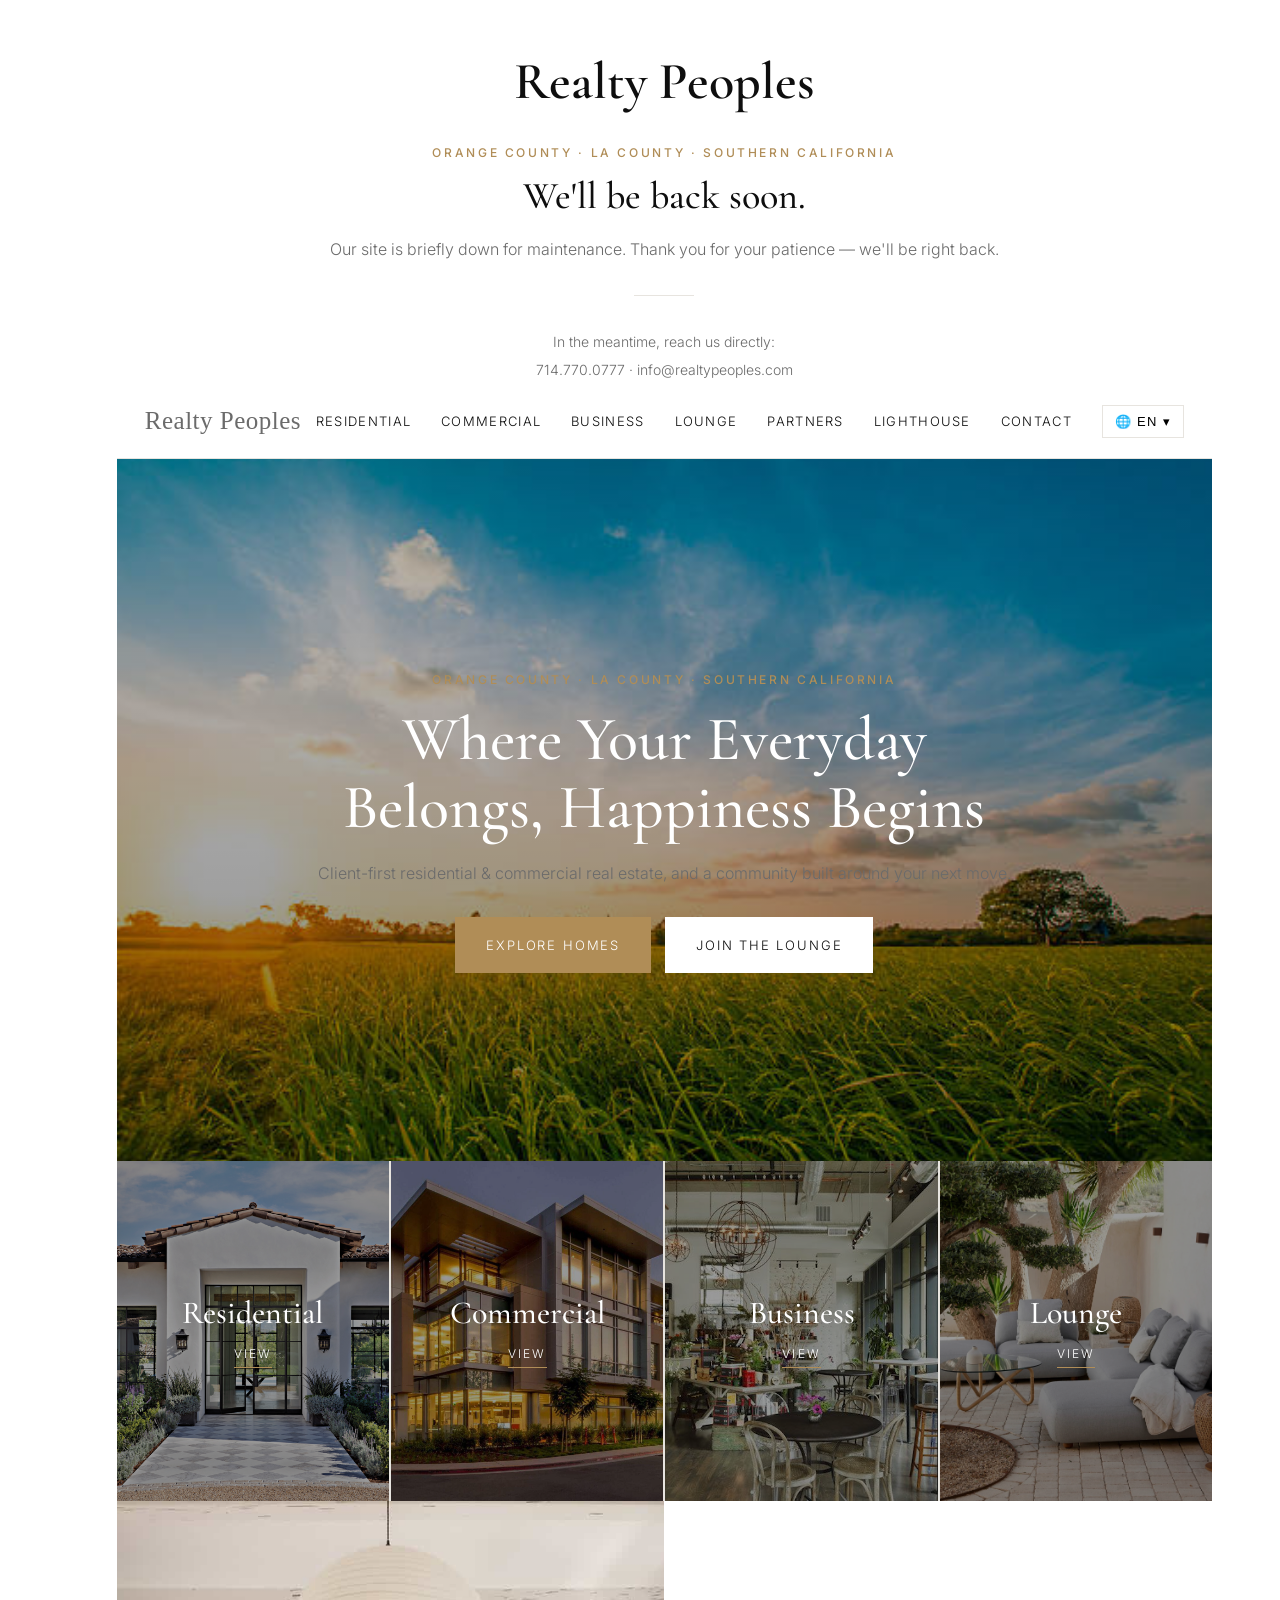
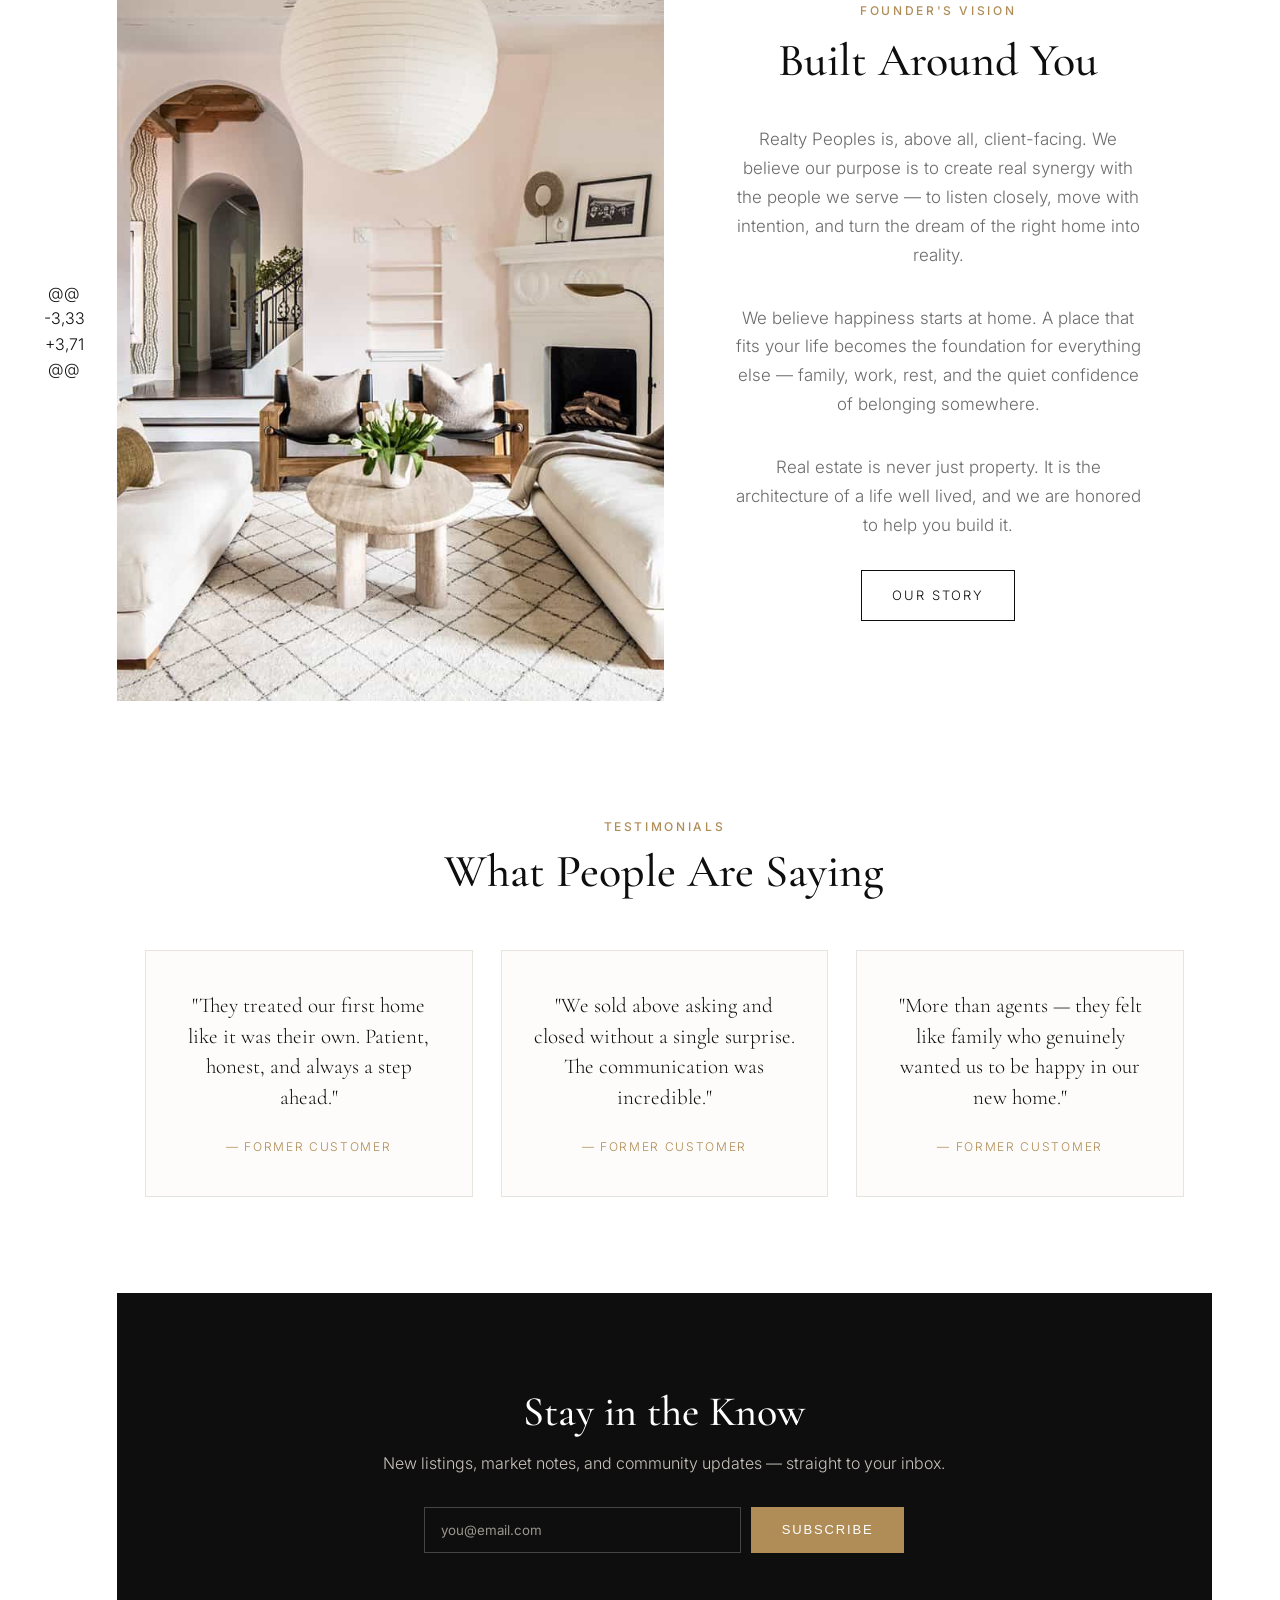
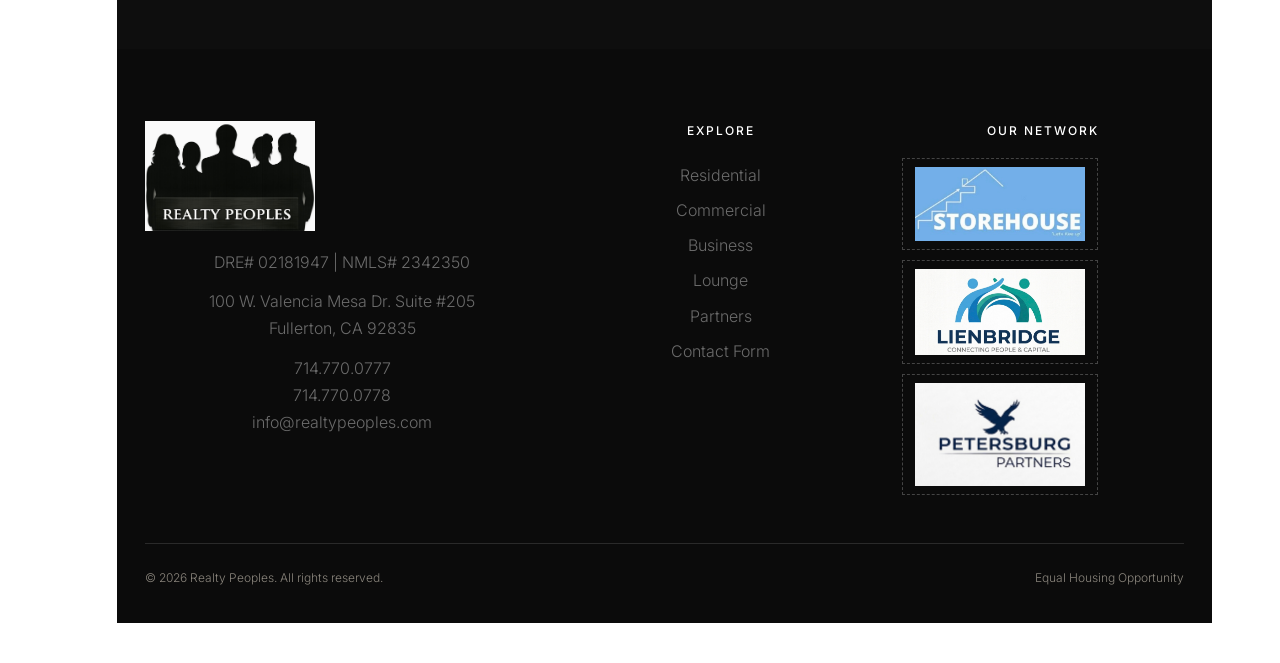
==== commit aeec7fb1: "Update index.html" ====
--- a/index.html
+++ b/index.html
@@ -1,9 +1,97 @@
-<!DOCTYPE html>
-<html lang="en">
+@@ -3,33 +3,71 @@
 <head>
 <meta charset="UTF-8" />
 <meta name="viewport" content="width=device-width, initial-scale=1.0" />
-<title>Realty Peoples | Coming Back Soon</title>
-<link rel="preconnect" href="https://fonts.googleapis.com">
-<link rel="preconnect" href="https://fonts.gstatic.com" crossorigin>
-<link href="https://fonts.googleapis.com/css2?family=Cormorant+Garamond:wght@400;500;600&family=Inter:wght@
+<title>Realty Peoples — Back Soon</title>
+<meta name="robots" content="noindex">
+<link href="https://fonts.googleapis.com/css2?family=Cormorant+Garamond:wght@500;600&family=Inter:wght@300;400&display=swap" rel="stylesheet">
+<style>
+  :root{--ink:#1a1a1a;--muted:#6b6b6b;--accent:#b08d57;--line:#e7e2d9;}
+  *{box-sizing:border-box;margin:0;padding:0}
+  body{font-family:'Inter',sans-serif;background:#fff;color:var(--ink);min-height:100vh;display:flex;align-items:center;justify-content:center;text-align:center;padding:40px}
+  .wrap{max-width:560px}
+  .brand{font-family:'Cormorant Garamond',serif;font-size:clamp(34px,6vw,52px);font-weight:600}
+  .label{margin-top:20px;font-size:13px;letter-spacing:.22em;text-transform:uppercase;color:var(--accent)}
+  h1{font-family:'Cormorant Garamond',serif;font-weight:500;font-size:clamp(26px,4vw,38px);margin-top:14px}
+  p{color:var(--muted);margin-top:18px;font-size:16px;line-height:1.7}
+  .rule{width:60px;height:1px;background:var(--line);margin:32px auto}
+  a{color:var(--accent);text-decoration:none}
+  .contact{font-size:14px;color:var(--muted);line-height:2}
+</style>
+<title>Realty Peoples | Real Estate in Orange County &amp; LA County</title>
+<meta name="description" content="Buy, sell, and connect. Client-first residential and commercial real estate serving Orange County, LA County, and Southern California." />
+<link rel="preconnect" href="https://fonts.googleapis.com"><link rel="preconnect" href="https://fonts.gstatic.com" crossorigin>
+<link href="https://fonts.googleapis.com/css2?family=Cormorant+Garamond:wght@400;500;600&family=Inter:wght@300;400;500;600&display=swap" rel="stylesheet">
+<link rel="stylesheet" href="css/styles.css">
+<script type="application/ld+json">
+{"@context":"https://schema.org","@type":"RealEstateAgent","name":"Realty Peoples","telephone":"+1-714-770-0777","email":"info@realtypeoples.com","address":{"@type":"PostalAddress","streetAddress":"100 W. Valencia Mesa Dr. Suite #205","addressLocality":"Fullerton","addressRegion":"CA","postalCode":"92835","addressCountry":"US"},"areaServed":["Orange County","Los Angeles County","Southern California"]}
+</script>
+</head>
+<body>
+  <div class="wrap">
+    <div class="brand">Realty Peoples</div>
+    <div class="label">Orange County · LA County · Southern California</div>
+    <h1>We'll be back soon.</h1>
+    <p>Our site is briefly down for maintenance. Thank you for your patience — we'll be right back.</p>
+    <div class="rule"></div>
+    <div class="contact">In the meantime, reach us directly:<br>
+      <a href="tel:7147700777">714.770.0777</a> · <a href="mailto:info@realtypeoples.com">info@realtypeoples.com</a>
+<header id="site-header"></header>
+<main>
+  <section class="hero" style="padding:0">
+    <!-- IMG_HOME_HERO -->
+    <img src="frontpage.jpg" alt="Spanish-style modern home interior">
+    <div class="veil"></div>
+    <div class="inner">
+      <div class="label" data-i18n="home_kicker">Orange County · LA County · Southern California</div>
+      <h1 data-i18n="home_title">Where Your Everyday Belongs, Happiness Begins</h1>
+      <p data-i18n="home_sub">Client-first residential &amp; commercial real estate, and a community built around your next move.</p>
+      <div style="margin-top:30px;display:flex;gap:14px;justify-content:center;flex-wrap:wrap">
+        <a class="btn btn-accent" href="residential.html" data-i18n="home_cta1">Explore Homes</a>
+        <a class="btn" style="background:#fff;color:var(--ink);border-color:#fff" href="cafe.html" data-i18n="home_cta2">Join the Cafe</a>
+      </div>
+    </div>
+  </div>
+  </section>
+  <section style="padding:0">
+    <div class="gateways">
+      <a class="gateway" href="residential.html"><!-- IMG_GATE_RES --><img src="res.jpg" alt="Residential"><div class="veil"></div><div class="g-inner"><h3 data-i18n="nav_res">Residential</h3><span class="g-cta" data-i18n="view">View</span></div></a>
+      <a class="gateway" href="commercial.html"><!-- IMG_GATE_COM --><img src="com.jpg" alt="Commercial"><div class="veil"></div><div class="g-inner"><h3 data-i18n="nav_com">Commercial</h3><span class="g-cta" data-i18n="view">View</span></div></a>
+      <a class="gateway" href="business.html"><img src="biz.jpg" alt="Business"><div class="veil"></div><div class="g-inner"><h3 data-i18n="nav_biz">Business</h3><span class="g-cta" data-i18n="view">View</span></div></a>
+      <a class="gateway" href="cafe.html"><!-- IMG_GATE_CAFE --><img src="lounge.jpg" alt="Online Cafe"><div class="veil"></div><div class="g-inner"><h3 data-i18n="nav_cafe">Online Cafe</h3><span class="g-cta" data-i18n="view">View</span></div></a>
+    </div>
+  </section>
+  <section style="padding:0">
+    <div class="split">
+      <!-- IMG_FOUNDER -->
+      <div class="media" style="background-image:url('spanish-home.jpg')"></div>
+      <div class="body">
+        <div class="label" data-i18n="vision_kicker">Founder's Vision</div>
+        <h2 data-i18n="vision_title">Built Around You</h2>
+        <p>Realty Peoples is, above all, client-facing. We believe our purpose is to create real synergy with the people we serve — to listen closely, move with intention, and turn the dream of the right home into reality.</p>
+        <p>We believe happiness starts at home. A place that fits your life becomes the foundation for everything else — family, work, rest, and the quiet confidence of belonging somewhere.</p>
+        <p>Real estate is never just property. It is the architecture of a life well lived, and we are honored to help you build it.</p>
+        <div style="margin-top:14px"><a class="btn btn-ghost" href="about.html" data-i18n="vision_cta">Our Story</a></div>
+      </div>
+    </div>
+  </section>
+  <section>
+    <div class="wrap">
+      <div class="center-head"><div class="label" data-i18n="testi_kicker">Testimonials</div><h2 data-i18n="testi_title">What People Are Saying</h2></div>
+      <div class="tgrid" id="testiGrid"></div>
+    </div>
+  </section>
+  <section class="band">
+    <div class="wrap">
+      <h2 data-i18n="email_title">Stay in the Know</h2>
+      <p data-i18n="email_sub">New listings, market notes, and community updates — straight to your inbox.</p>
+      <form class="signup" name="newsletter" method="POST" data-netlify="true" netlify-honeypot="bot-field" onsubmit="thanks(event,this)"><input type="hidden" name="form-name" value="newsletter"><p style="display:none"><label>Don't fill this out: <input name="bot-field"></label></p><input type="email" name="email" required placeholder="you@email.com" data-i18n-ph="email_ph"><button class="btn btn-accent" type="submit" data-i18n="subscribe">Subscribe</button></form>
+    </div>
+  </section>
+</main>
+<footer id="site-footer"></footer>
+<script src="js/data.js"></script>
+<script src="js/i18n.js"></script>
+<script src="js/main.js"></script>
+</body>
+</html>
--- a/css/styles.css
+++ b/css/styles.css
@@ -0,0 +1,247 @@
+/* ===========================================================================
+   Realty Peoples â€” global styles
+   Colors & fonts live in :root below. Edit there to re-theme the whole site.
+   =========================================================================== */
+:root{
+  --bg:#ffffff;
+  --ink:#0e0e0e;
+  --muted:#6b6b6b;
+  --line:#e7e4df;
+  --accent:#b08d57;       /* champagne bronze */
+  --accent-dark:#8e6f3f;
+  --serif:"Cormorant Garamond", Georgia, "Times New Roman", serif;
+  --sans:"Inter","Helvetica Neue",Arial,sans-serif;
+  --maxw:1200px;
+}
+*{box-sizing:border-box;margin:0;padding:0}
+html{scroll-behavior:smooth}
+body{font-family:var(--sans);color:var(--ink);background:var(--bg);line-height:1.6;font-weight:300;-webkit-font-smoothing:antialiased}
+img{display:block;max-width:100%}
+a{color:inherit;text-decoration:none}
+.wrap{max-width:var(--maxw);margin:0 auto;padding:0 28px}
+.serif{font-family:var(--serif)}
+.label{font-size:12px;letter-spacing:.22em;text-transform:uppercase;color:var(--accent);font-weight:500}
+h1,h2,h3{font-family:var(--serif);font-weight:500;line-height:1.1}
+section{padding:96px 0}
+.btn{display:inline-block;padding:14px 30px;font-size:13px;letter-spacing:.14em;text-transform:uppercase;border:1px solid var(--ink);background:var(--ink);color:#fff;cursor:pointer;transition:.25s}
+.btn:hover{background:transparent;color:var(--ink)}
+.btn-ghost{background:transparent;color:var(--ink)}
+.btn-ghost:hover{background:var(--ink);color:#fff}
+.btn-accent{background:var(--accent);border-color:var(--accent)}
+.btn-accent:hover{background:transparent;color:var(--accent)}
+
+/* HEADER */
+header{position:sticky;top:0;z-index:100;background:rgba(255,255,255,.96);backdrop-filter:blur(6px);border-bottom:1px solid var(--line);transition:box-shadow .3s}
+header.scrolled{box-shadow:0 4px 24px rgba(0,0,0,.06)}
+.nav{display:flex;align-items:center;justify-content:space-between;height:74px}
+
+/* LOGO â€” fixed mobile cutoff by removing the negative left offset */
+.logo{font-family:"Times New Roman",Times,serif;font-size:25px;letter-spacing:.02em;font-weight:400;position:relative;left:0}
+
+.nav-links{display:flex;align-items:center;gap:30px}
+.nav-links a.navlink{font-size:13px;letter-spacing:.1em;text-transform:uppercase;color:var(--ink);position:relative;padding:4px 0}
+.nav-links a.navlink:hover{color:var(--accent)}
+.nav-links a.navlink.active::after{content:"";position:absolute;left:0;right:0;bottom:-2px;height:1px;background:var(--accent)}
+.lang{position:relative}
+.lang-btn{font-size:13px;letter-spacing:.1em;border:1px solid var(--line);background:#fff;padding:8px 12px;cursor:pointer}
+.lang-menu{position:absolute;right:0;top:42px;background:#fff;border:1px solid var(--line);min-width:140px;display:none;box-shadow:0 8px 30px rgba(0,0,0,.08);z-index:200}
+.lang-menu.open{display:block}
+.lang-menu button{display:block;width:100%;text-align:left;padding:11px 16px;background:#fff;border:none;font-size:13px;letter-spacing:.06em;cursor:pointer}
+.lang-menu button:hover{background:#faf8f5;color:var(--accent)}
+.hamburger{display:none;flex-direction:column;gap:5px;background:none;border:none;cursor:pointer;padding:6px}
+.hamburger span{width:24px;height:2px;background:var(--ink);display:block}
+
+/* HERO */
+.hero{position:relative;height:78vh;min-height:520px;display:flex;align-items:center;justify-content:center;text-align:center;color:#fff;overflow:hidden}
+.hero img{position:absolute;inset:0;width:100%;height:100%;object-fit:cover}
+.hero .veil{position:absolute;inset:0;background:linear-gradient(180deg,rgba(0,0,0,.25),rgba(0,0,0,.45))}
+.hero .inner{position:relative;z-index:2;max-width:760px;padding:0 24px}
+.hero h1{font-size:clamp(34px,5vw,62px);color:#fff;word-break:keep-all}
+
+/* GATEWAYS */
+.gateways{display:grid;grid-template-columns:repeat(4,1fr);gap:2px;background:var(--line)}
+.gateway{position:relative;height:340px;overflow:hidden;cursor:pointer;color:#fff;display:block}
+.gateway img{position:absolute;inset:0;width:100%;height:100%;object-fit:cover;transition:.6s}
+.gateway:hover img{transform:scale(1.06)}
+.gateway .veil{position:absolute;inset:0;background:rgba(0,0,0,.4);transition:.3s}
+.gateway:hover .veil{background:rgba(0,0,0,.3)}
+.gateway .g-inner{position:absolute;inset:0;z-index:2;display:flex;flex-direction:column;align-items:center;justify-content:center;gap:14px}
+.gateway h3{font-size:32px;color:#fff}
+.gateway .g-cta{font-size:12px;letter-spacing:.18em;text-transform:uppercase;border-bottom:1px solid var(--accent);padding-bottom:3px}
+
+/* SPLIT */
+.split{display:grid;grid-template-columns:1fr 1fr;gap:0;align-items:stretch}
+.split .media{min-height:480px;background-size:cover;background-position:center}
+.split .body{padding:80px 64px;display:flex;flex-direction:column;justify-content:center}
+.split h2{font-size:clamp(30px,4vw,46px);margin:14px 0 22px}
+.split p{color:var(--muted);font-size:17px;margin-bottom:16px}
+
+/* TESTIMONIALS */
+.center-head{text-align:center;margin-bottom:54px}
+.center-head h2{font-size:clamp(30px,4vw,46px);margin-top:10px}
+.tgrid{display:grid;grid-template-columns:repeat(3,1fr);gap:28px}
+.tcard{border:1px solid var(--line);padding:40px 32px;background:#fdfcfa}
+.tcard .q{font-family:var(--serif);font-size:21px;line-height:1.45;margin-bottom:24px}
+.tcard .who{font-size:12px;letter-spacing:.14em;text-transform:uppercase;color:var(--accent)}
+
+/* EMAIL BAND */
+.band{background:var(--ink);color:#fff;text-align:center}
+.band h2{color:#fff;font-size:clamp(28px,4vw,42px)}
+.band p{color:#c9c4bc;margin:14px 0 30px}
+.signup{display:flex;gap:10px;max-width:480px;margin:0 auto}
+.signup input{flex:1;padding:14px 16px;border:1px solid #444;background:transparent;color:#fff;font-family:var(--sans)}
+.signup input::placeholder{color:#9a958c}
+
+/* CAROUSEL */
+.carousel{display:flex;gap:24px;overflow-x:auto;padding:6px 4px 24px;scroll-snap-type:x mandatory}
+.carousel::-webkit-scrollbar{height:6px}
+.carousel::-webkit-scrollbar-thumb{background:var(--line)}
+.lcard{flex:0 0 340px;scroll-snap-align:start;border:1px solid var(--line);background:#fff}
+.lcard .ph{height:230px;background:#f1ede7 center/cover;position:relative}
+.lcard .tag{position:absolute;top:14px;left:14px;background:var(--accent);color:#fff;font-size:11px;letter-spacing:.12em;text-transform:uppercase;padding:6px 12px}
+.lcard .info{padding:20px 22px}
+.lcard .city{font-family:var(--serif);font-size:22px}
+.lcard .desc{color:var(--muted);font-size:14px;margin-top:6px}
+.lcard .meta{display:flex;gap:16px;margin-top:14px;font-size:13px;color:var(--ink);border-top:1px solid var(--line);padding-top:14px}
+
+/* VIDEO */
+.video-wrap{position:relative}
+.video-wrap .frame{position:relative;padding-top:52%;background:#000}
+.video-wrap iframe{position:absolute;inset:0;width:100%;height:100%;border:0}
+.video-quote{text-align:center;margin-top:34px;font-family:var(--serif);font-size:clamp(22px,3vw,34px);color:var(--ink)}
+.video-quote span{display:block;font-family:var(--sans);font-size:13px;letter-spacing:.14em;text-transform:uppercase;color:var(--accent);margin-top:14px}
+
+/* MAP */
+.map-frame{height:420px;border:1px solid var(--line)}
+.map-frame iframe{width:100%;height:100%;border:0}
+
+/* COMMERCIAL */
+.commercial-grid{display:grid;grid-template-columns:1fr 1fr;gap:24px}
+
+/* TEAM */
+.team-grid{display:grid;grid-template-columns:repeat(4,1fr);gap:24px}
+.member{border:1px solid var(--line);background:#fff}
+.member .ph{height:280px;background:#f1ede7 center/cover}
+.member .m-body{padding:22px 20px}
+.member h3{font-size:22px}
+.member .lic{font-size:12px;letter-spacing:.08em;color:var(--accent);margin:6px 0 12px;text-transform:uppercase}
+.member p{color:var(--muted);font-size:14px}
+
+/* FORMS */
+.form-card{border:1px solid var(--line);padding:42px;background:#fff}
+.field{margin-bottom:18px}
+.field label{display:block;font-size:12px;letter-spacing:.1em;text-transform:uppercase;margin-bottom:8px;color:var(--ink)}
+.field label .req{color:var(--accent)}
+.field input,.field textarea,.field select{width:100%;padding:13px 14px;border:1px solid var(--line);font-family:var(--sans);font-size:15px;background:#fff}
+.field input:focus,.field textarea:focus{outline:none;border-color:var(--accent)}
+.field textarea{min-height:130px;resize:vertical}
+.checkrow{display:flex;align-items:flex-start;gap:10px;font-size:14px;color:var(--muted)}
+.checkrow input{width:auto;margin-top:4px}
+.form-ok{display:none;color:#2e7d32;font-size:14px;margin-top:12px}
+
+/* FAQ */
+.faq-item{border-bottom:1px solid var(--line)}
+.faq-q{width:100%;text-align:left;background:none;border:none;padding:24px 0;font-family:var(--serif);font-size:22px;cursor:pointer;display:flex;justify-content:space-between;align-items:center;color:var(--ink)}
+.faq-q .pm{color:var(--accent);font-size:24px}
+.faq-a{max-height:0;overflow:hidden;transition:max-height .3s ease;color:var(--muted)}
+.faq-a p{padding:0 0 24px}
+
+/* LOGIN */
+.auth{max-width:460px;margin:0 auto}
+.auth-card{border:1px solid var(--line);padding:44px}
+.tabs{display:flex;border:1px solid var(--line);margin-bottom:28px}
+.tabs button{flex:1;padding:14px;background:#fff;border:none;cursor:pointer;font-size:13px;letter-spacing:.1em;text-transform:uppercase}
+.tabs button.active{background:var(--ink);color:#fff}
+.roles{display:grid;grid-template-columns:1fr 1fr;gap:12px;margin-bottom:22px}
+.role{border:1px solid var(--line);padding:18px 14px;text-align:center;cursor:pointer;transition:.2s}
+.role.active{border-color:var(--accent);background:#fbf8f3}
+.role .ttl{font-family:var(--serif);font-size:18px}
+.role .sub{font-size:11px;letter-spacing:.06em;color:var(--muted);text-transform:uppercase;margin-top:4px}
+.pro-cat{display:none;margin-bottom:18px}
+.pro-cat.show{display:block}
+.note{font-size:12px;color:var(--muted);text-align:center;margin-top:18px}
+
+/* CAFE */
+.cafe-gate{text-align:center;padding:120px 20px}
+.cafe-gate h2{font-size:40px;margin:18px 0}
+.cafe-app{display:none;grid-template-columns:260px 1fr;gap:0;border:1px solid var(--line);min-height:620px}
+.cafe-app.show{display:grid}
+.cafe-side{border-right:1px solid var(--line);background:#fbfaf8;padding:24px 0}
+.cafe-side .sh{font-size:11px;letter-spacing:.16em;text-transform:uppercase;color:var(--muted);padding:0 22px 12px}
+.chan{display:block;width:100%;text-align:left;background:none;border:none;padding:11px 22px;font-size:15px;cursor:pointer;color:var(--ink)}
+.chan:hover{background:#f3efe8}
+.chan.active{background:#efe8dc;border-left:3px solid var(--accent);font-weight:500}
+.cafe-main{display:flex;flex-direction:column}
+.cafe-top{border-bottom:1px solid var(--line);padding:20px 26px}
+.cafe-top h3{font-size:24px}
+.cafe-top p{font-size:13px;color:var(--muted)}
+.cafe-embed{flex:1;display:flex;align-items:center;justify-content:center;text-align:center;background:repeating-linear-gradient(45deg,#fbfaf8,#fbfaf8 12px,#f6f3ee 12px,#f6f3ee 24px);padding:40px}
+.cafe-embed .box{max-width:440px}
+.cafe-embed .box .ic{font-size:34px;color:var(--accent)}
+.cafe-embed code{background:#efe8dc;padding:2px 6px;font-size:12px}
+
+/* FOOTER */
+footer{background:#0b0b0b;color:#cfcabf;padding:72px 0 36px;font-size:14px}
+.f-grid{display:grid;grid-template-columns:1.4fr 1fr 1fr;gap:40px;margin-bottom:48px}
+.f-logo{font-family:"Times New Roman",serif;font-size:24px;color:#fff;margin-bottom:8px}
+.logo-slot{width:120px;height:46px;border:1px dashed #444;display:flex;align-items:center;justify-content:center;font-size:10px;color:#777;margin-bottom:16px;letter-spacing:.1em}
+footer h4{color:#fff;font-family:var(--sans);font-weight:500;font-size:12px;letter-spacing:.16em;text-transform:uppercase;margin-bottom:18px}
+footer a:hover{color:var(--accent)}
+.f-net{display:flex;flex-direction:column;gap:10px;align-items:flex-start}
+.f-net .slot{border:1px dashed #444;padding:8px 12px;font-size:12px;color:#9a958c}
+.f-net .slot img{width:170px;height:auto;display:block}
+.f-bottom{border-top:1px solid #2a2a2a;padding-top:24px;display:flex;justify-content:space-between;flex-wrap:wrap;gap:12px;font-size:12px;color:#8a857c}
+
+/* MOBILE */
+@media(max-width:900px){
+  /* Fix logo cutoff on mobile */
+  .nav{padding:0 20px}
+  .logo{left:0;font-size:20px}
+
+  .nav-links{position:fixed;inset:74px 0 auto 0;background:#fff;flex-direction:column;align-items:flex-start;gap:0;padding:10px 28px 28px;border-bottom:1px solid var(--line);transform:translateY(-130%);transition:.35s;box-shadow:0 16px 30px rgba(0,0,0,.08)}
+  .nav-links.open{transform:translateY(0)}
+  .nav-links a.navlink{padding:14px 0;width:100%;border-bottom:1px solid var(--line);font-size:15px}
+  .hamburger{display:flex}
+  .lang{margin-top:14px}
+  .gateways{grid-template-columns:1fr}
+  .split{grid-template-columns:1fr}
+  .split .media{min-height:300px}
+  .split .body{padding:48px 28px}
+  .tgrid,.team-grid,.commercial-grid{grid-template-columns:1fr}
+  .cafe-app.show{grid-template-columns:1fr}
+  .cafe-side{border-right:none;border-bottom:1px solid var(--line)}
+  .f-grid{grid-template-columns:1fr}
+  section{padding:64px 0}
+}
+
+/* ---- clickable listing cards + popup ---- */
+.lcard{cursor:pointer;transition:transform .2s, box-shadow .2s}
+.lcard:hover{transform:translateY(-4px);box-shadow:0 12px 30px rgba(0,0,0,.10)}
+.rp-modal{position:fixed;inset:0;z-index:1000;display:none;align-items:center;justify-content:center;background:rgba(0,0,0,.55);padding:24px}
+.rp-modal.open{display:flex}
+.rp-modal-box{background:#fff;max-width:620px;width:100%;max-height:88vh;overflow:auto;position:relative}
+.rp-modal-box .ph{height:300px;background:#f1ede7 center/cover}
+.rp-modal-body{padding:32px}
+.rp-modal-body .tag{display:inline-block;background:var(--accent);color:#fff;font-size:11px;letter-spacing:.12em;text-transform:uppercase;padding:5px 12px;margin-bottom:14px}
+.rp-modal-body h3{font-size:30px;margin-bottom:6px}
+.rp-modal-body .sub{color:var(--muted);margin-bottom:18px}
+.rp-modal-body .detail{color:var(--ink);line-height:1.7;white-space:pre-line}
+.rp-close{position:absolute;top:14px;right:16px;background:rgba(0,0,0,.5);color:#fff;border:none;width:36px;height:36px;border-radius:50%;font-size:20px;cursor:pointer;z-index:2}
+.price-box{flex:none;background:var(--accent);color:#fff;font-family:var(--serif);font-size:18px;line-height:1;padding:12px 16px;white-space:nowrap;text-align:center}
+
+/* --- Listing layouts: residential grid, commercial, business --- */
+#resGrid, #comGrid, #bizGrid{
+  display:grid !important;
+  grid-template-columns:repeat(2, 1fr) !important;
+  gap:40px !important;
+  align-items:start;
+}
+#resGrid .lcard, #comGrid .lcard, #bizGrid .lcard{
+  flex:initial !important;
+  width:auto !important;
+}
+#resCarousel{display:flex; gap:24px; overflow-x:auto;}
+#resCarousel .lcard{flex:0 0 340px !important;}
+@media(max-width:760px){
+  #resGrid, #comGrid, #bizGrid{grid-template-columns:1fr !important;}
+}
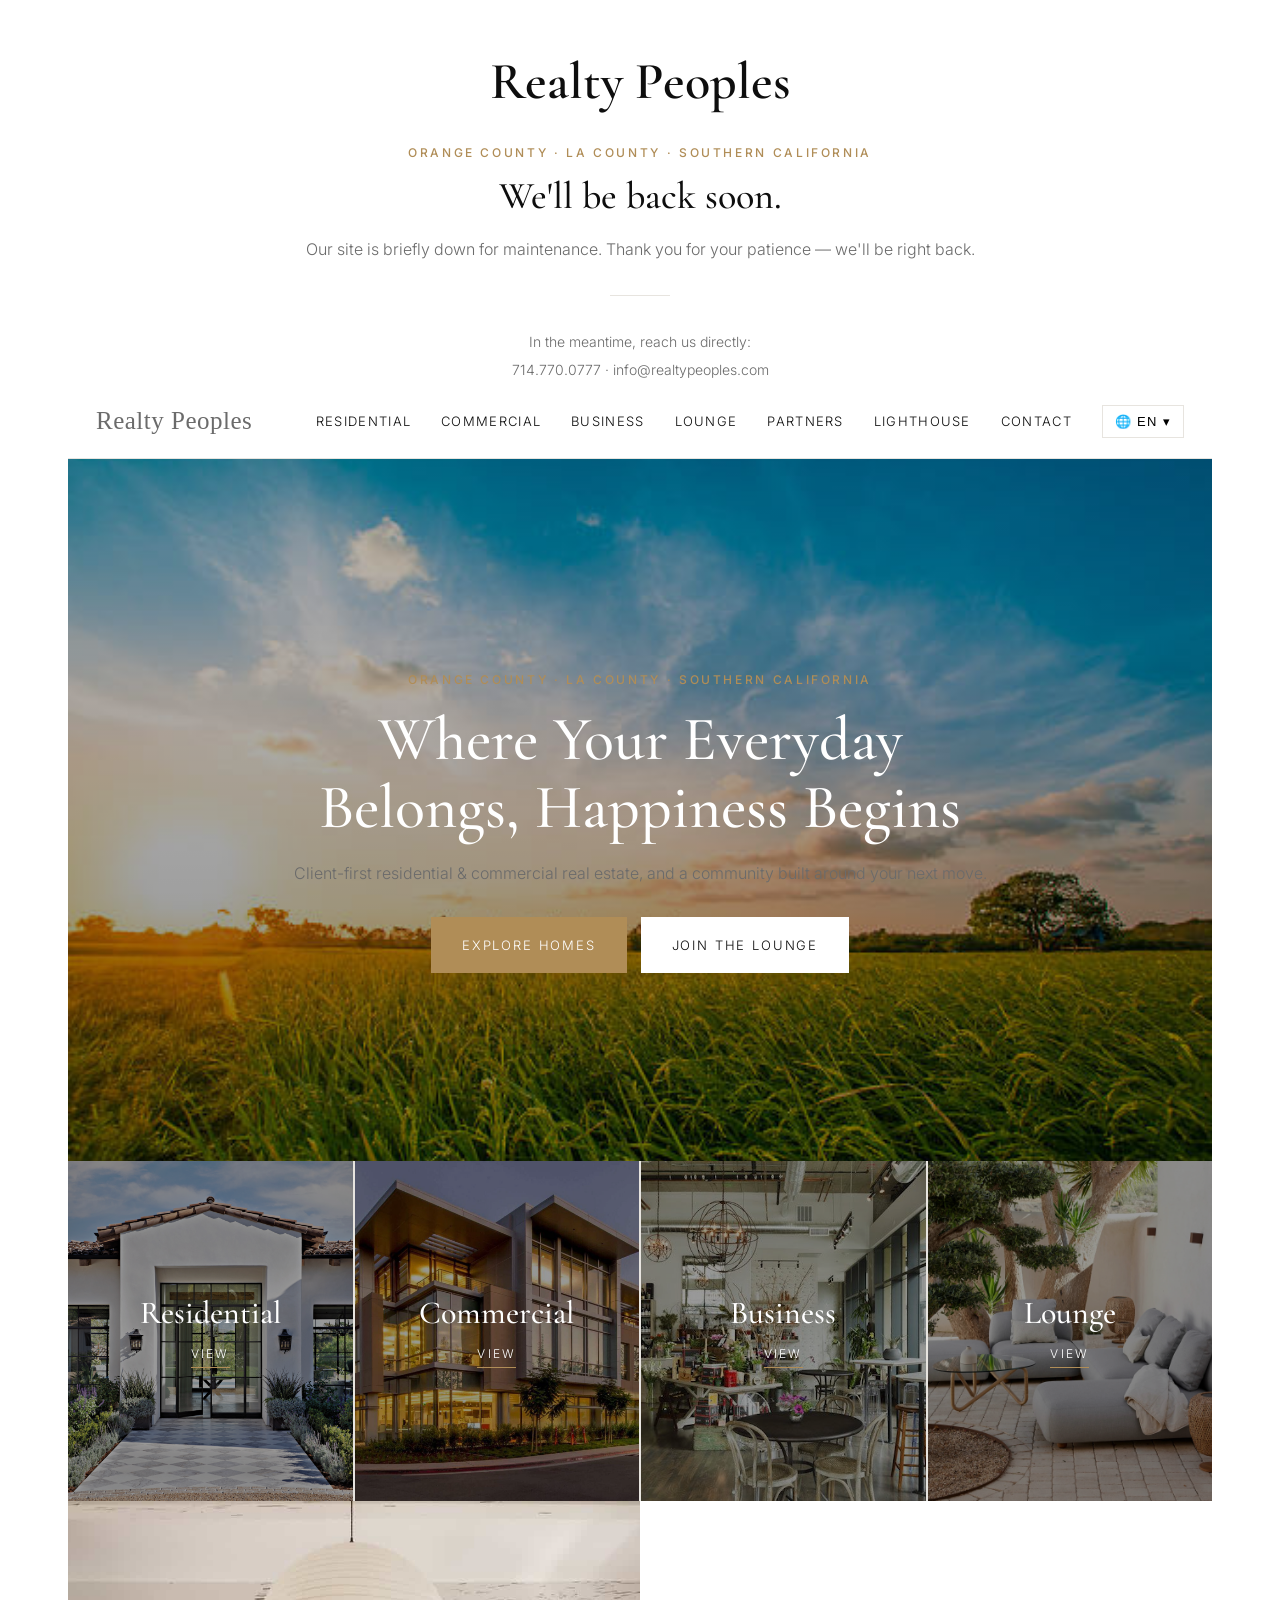
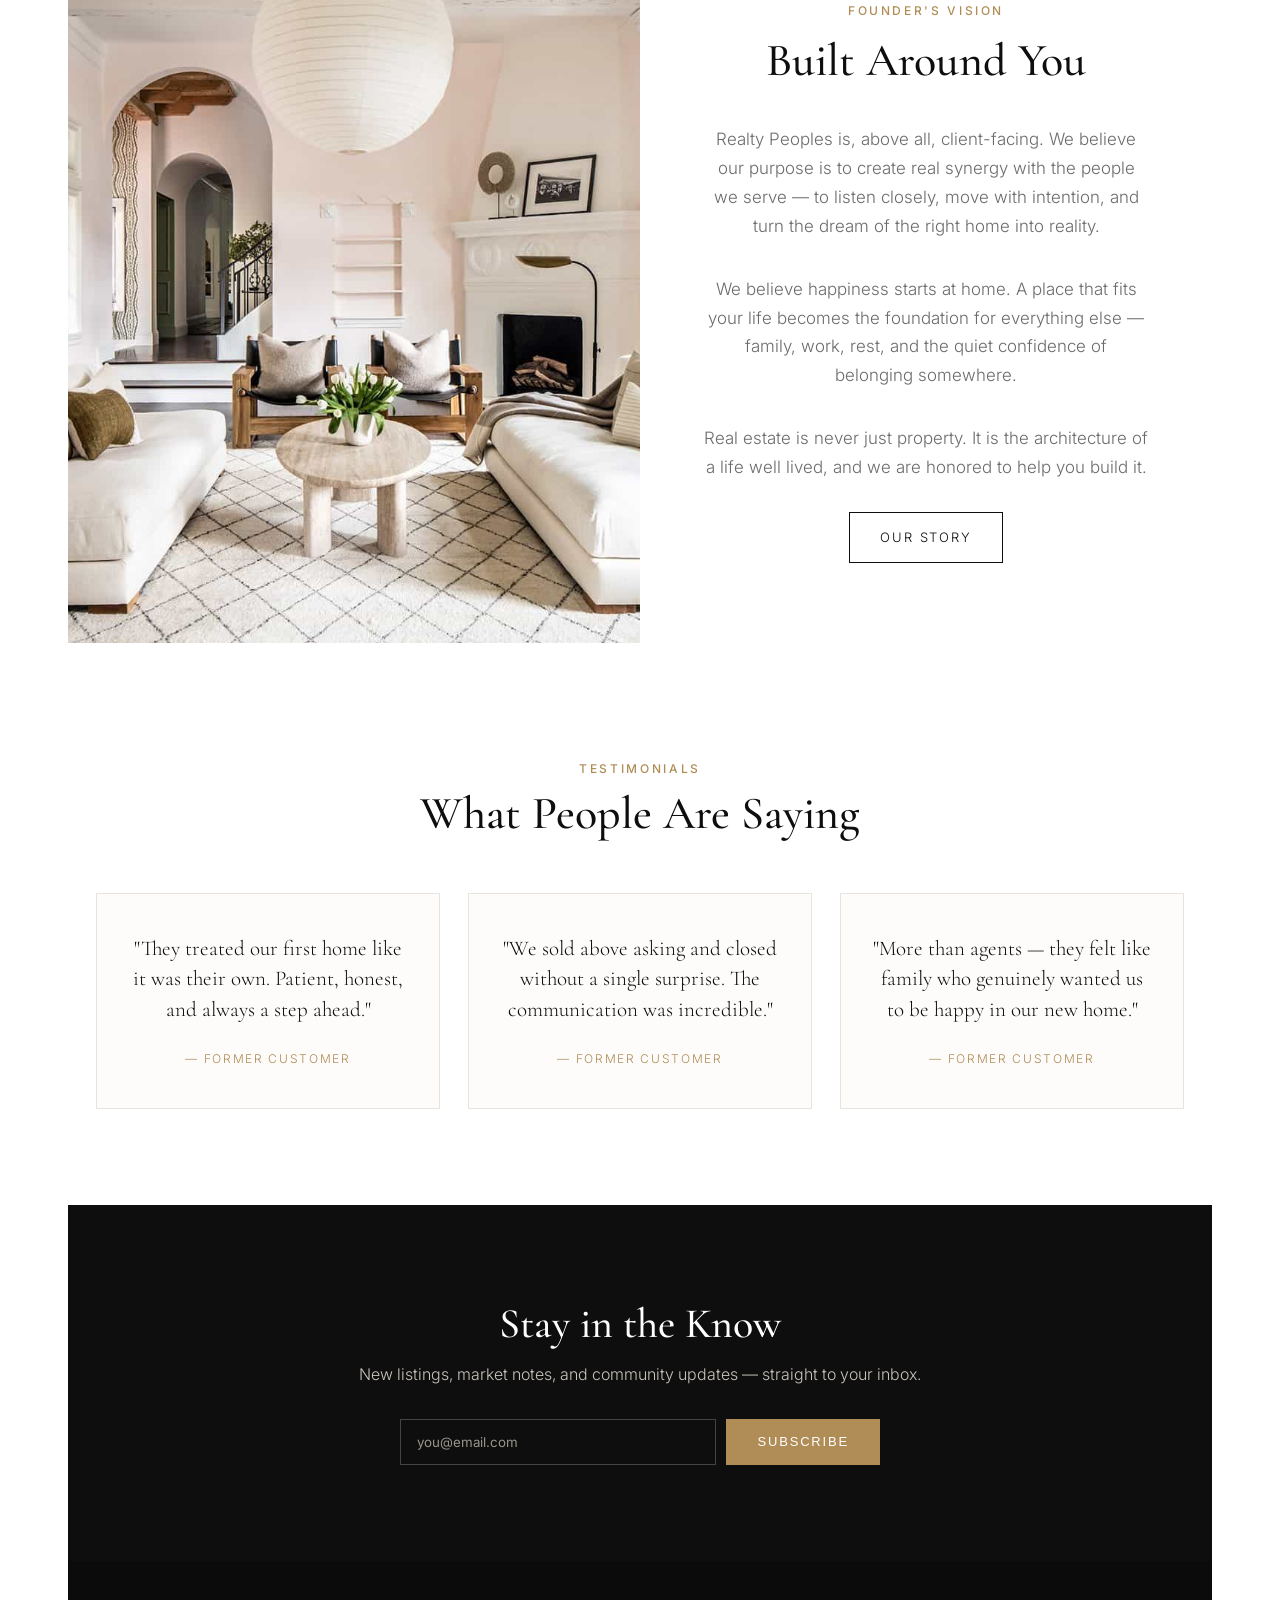
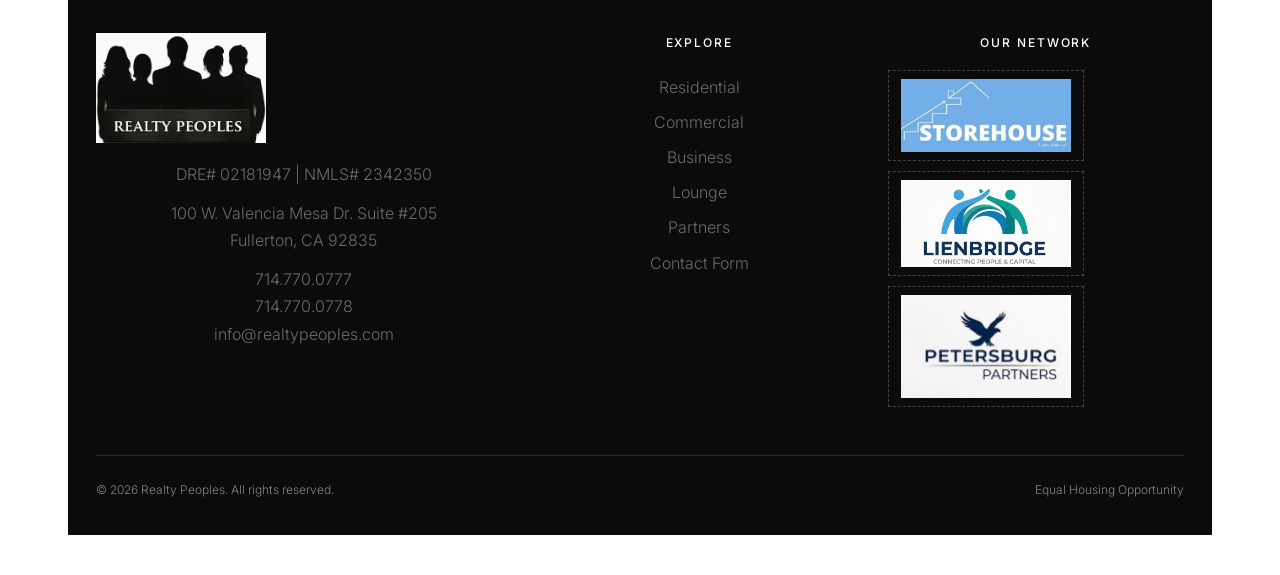
==== commit 8310bc01: "Update index.html" ====
--- a/index.html
+++ b/index.html
@@ -1,4 +1,3 @@
-@@ -3,33 +3,71 @@
 <head>
 <meta charset="UTF-8" />
 <meta name="viewport" content="width=device-width, initial-scale=1.0" />
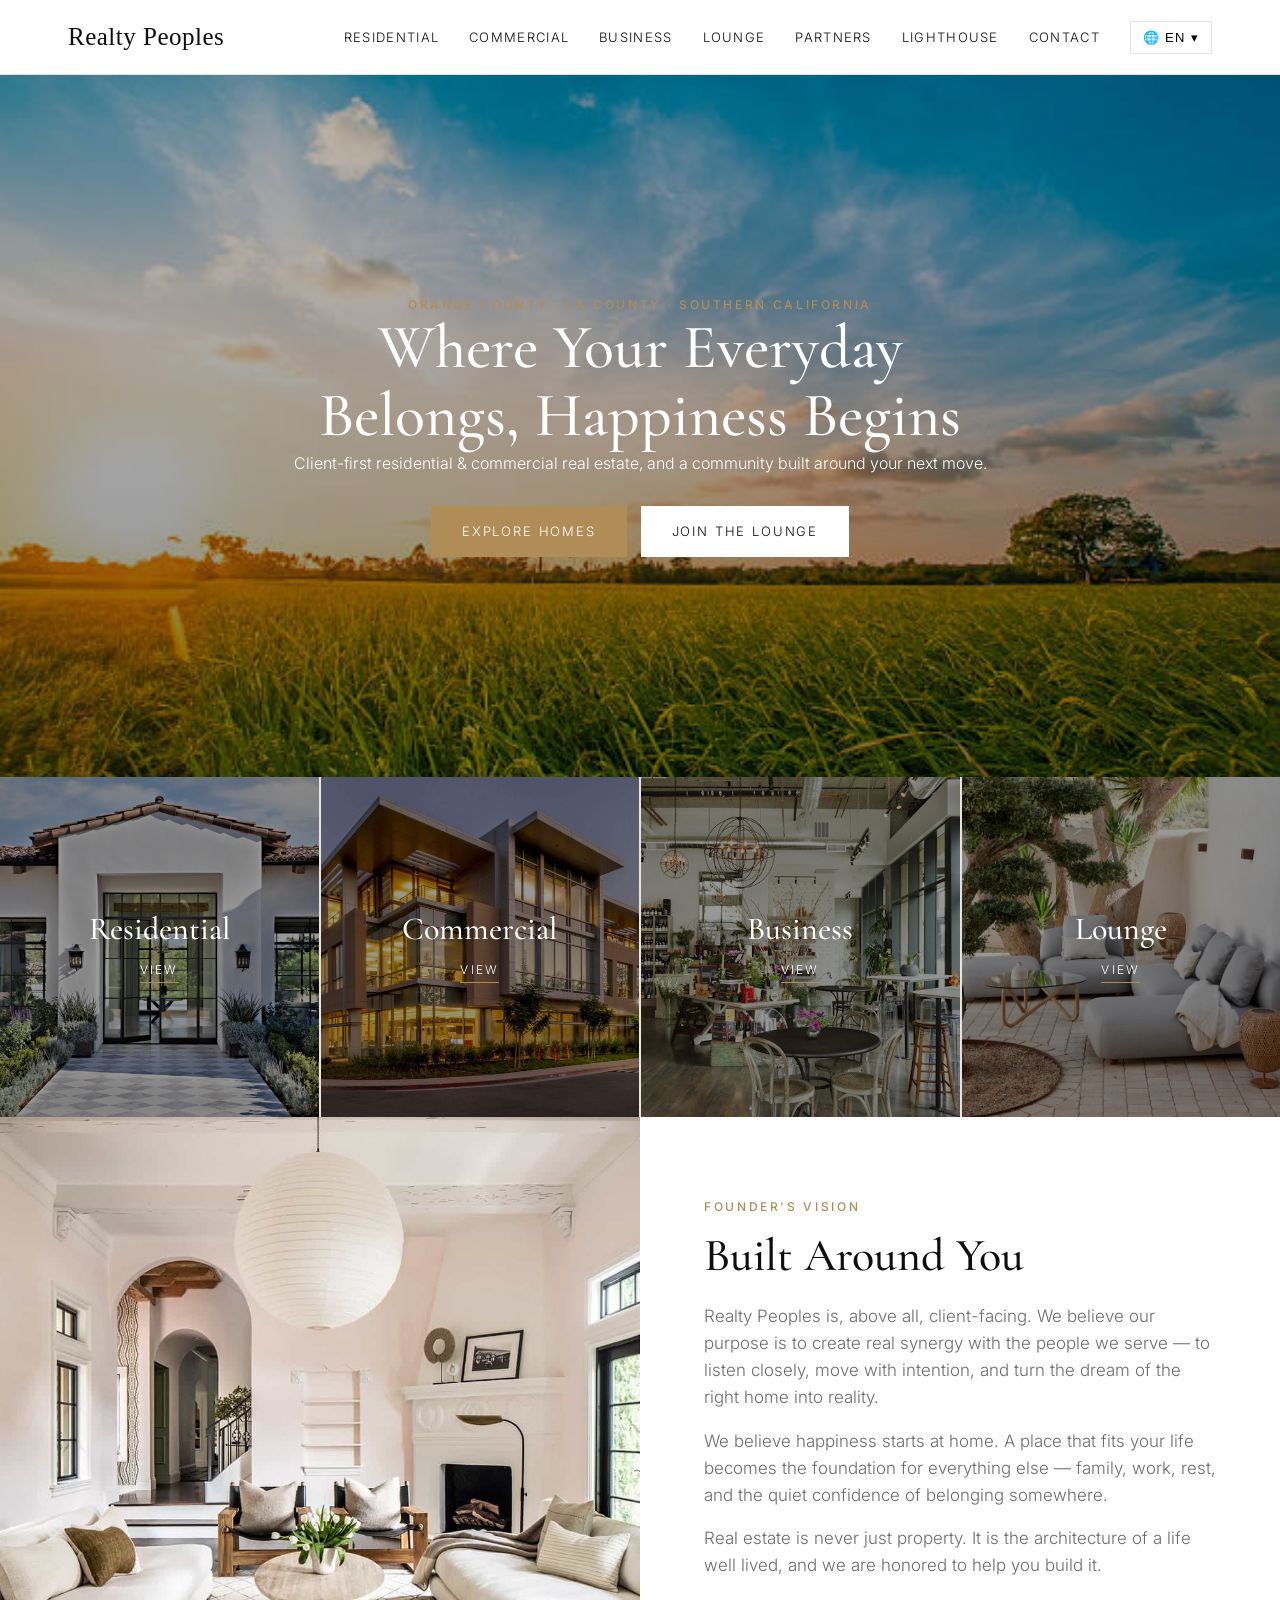
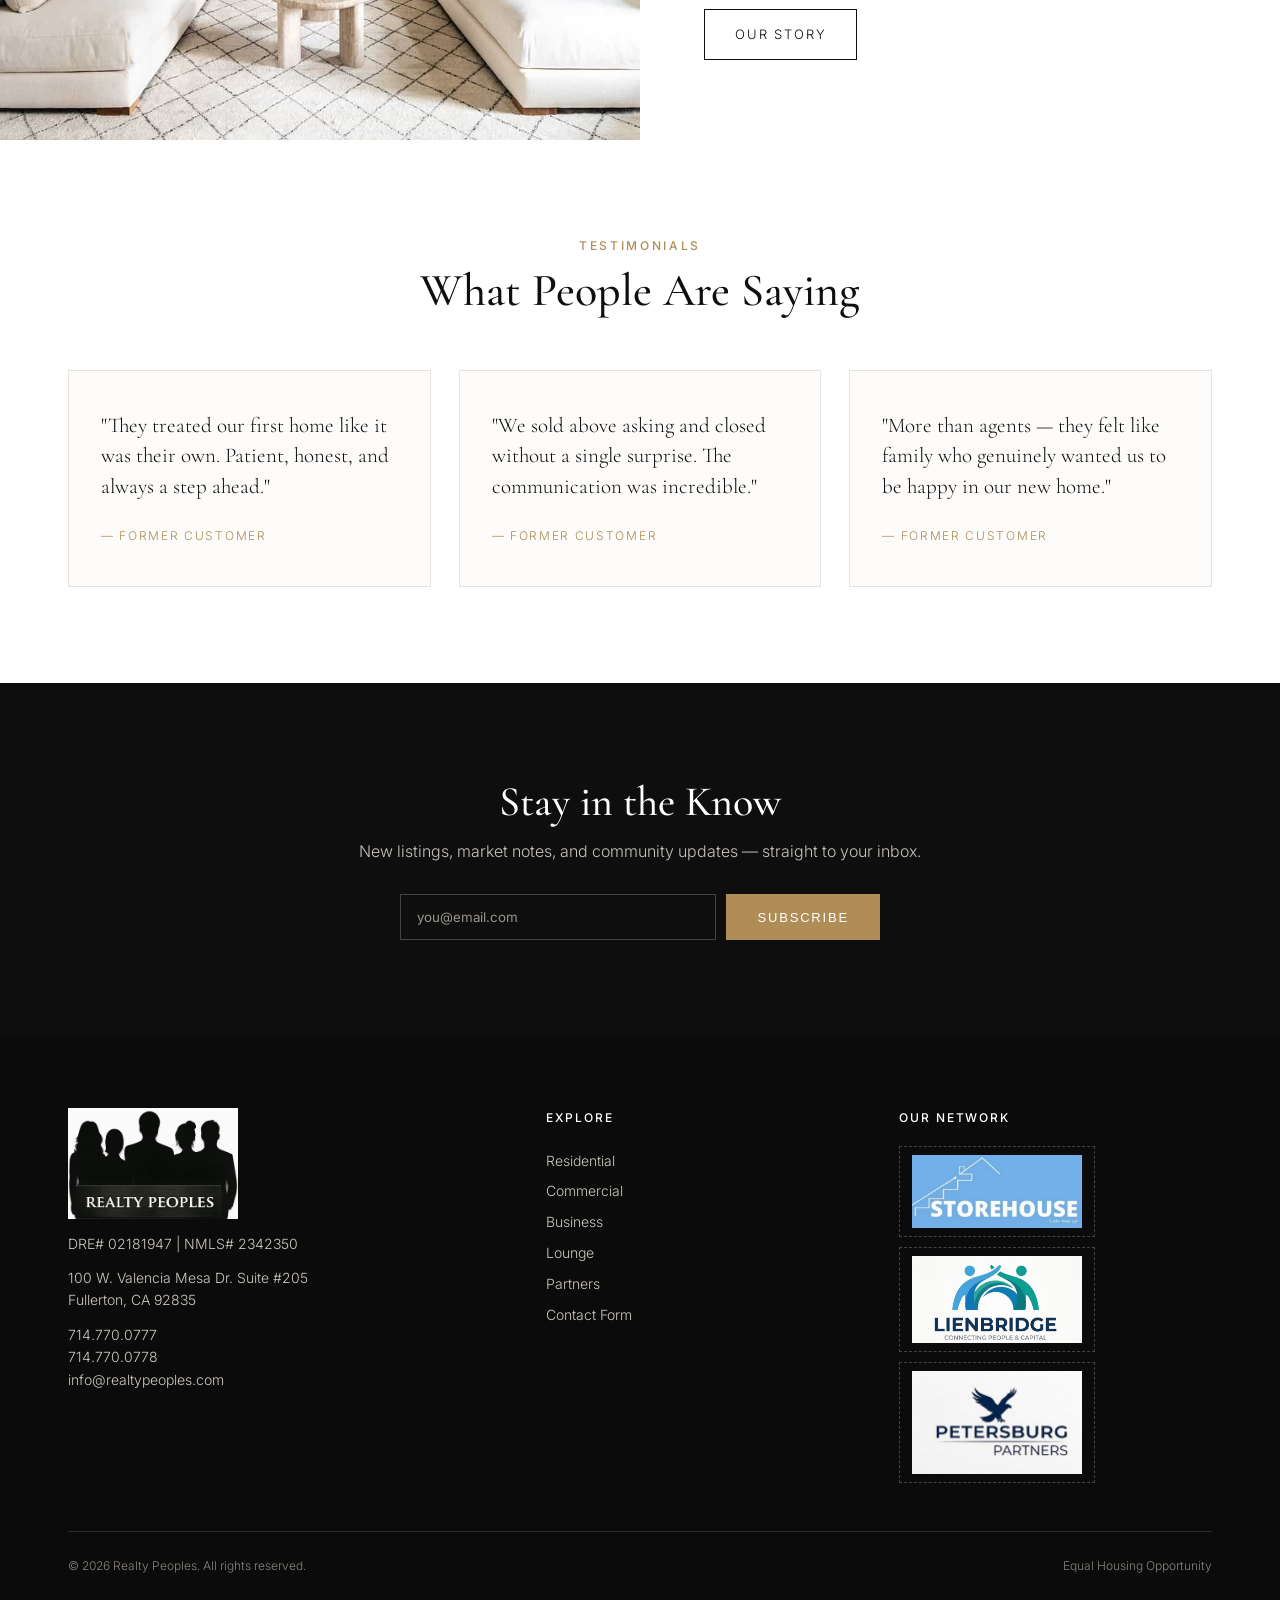
==== commit 69b9c586: "Update index.html" ====
--- a/index.html
+++ b/index.html
@@ -1,22 +1,8 @@
+<!DOCTYPE html>
+<html lang="en">
 <head>
 <meta charset="UTF-8" />
 <meta name="viewport" content="width=device-width, initial-scale=1.0" />
-<title>Realty Peoples — Back Soon</title>
-<meta name="robots" content="noindex">
-<link href="https://fonts.googleapis.com/css2?family=Cormorant+Garamond:wght@500;600&family=Inter:wght@300;400&display=swap" rel="stylesheet">
-<style>
-  :root{--ink:#1a1a1a;--muted:#6b6b6b;--accent:#b08d57;--line:#e7e2d9;}
-  *{box-sizing:border-box;margin:0;padding:0}
-  body{font-family:'Inter',sans-serif;background:#fff;color:var(--ink);min-height:100vh;display:flex;align-items:center;justify-content:center;text-align:center;padding:40px}
-  .wrap{max-width:560px}
-  .brand{font-family:'Cormorant Garamond',serif;font-size:clamp(34px,6vw,52px);font-weight:600}
-  .label{margin-top:20px;font-size:13px;letter-spacing:.22em;text-transform:uppercase;color:var(--accent)}
-  h1{font-family:'Cormorant Garamond',serif;font-weight:500;font-size:clamp(26px,4vw,38px);margin-top:14px}
-  p{color:var(--muted);margin-top:18px;font-size:16px;line-height:1.7}
-  .rule{width:60px;height:1px;background:var(--line);margin:32px auto}
-  a{color:var(--accent);text-decoration:none}
-  .contact{font-size:14px;color:var(--muted);line-height:2}
-</style>
 <title>Realty Peoples | Real Estate in Orange County &amp; LA County</title>
 <meta name="description" content="Buy, sell, and connect. Client-first residential and commercial real estate serving Orange County, LA County, and Southern California." />
 <link rel="preconnect" href="https://fonts.googleapis.com"><link rel="preconnect" href="https://fonts.gstatic.com" crossorigin>
@@ -27,18 +13,9 @@
 </script>
 </head>
 <body>
-  <div class="wrap">
-    <div class="brand">Realty Peoples</div>
-    <div class="label">Orange County · LA County · Southern California</div>
-    <h1>We'll be back soon.</h1>
-    <p>Our site is briefly down for maintenance. Thank you for your patience — we'll be right back.</p>
-    <div class="rule"></div>
-    <div class="contact">In the meantime, reach us directly:<br>
-      <a href="tel:7147700777">714.770.0777</a> · <a href="mailto:info@realtypeoples.com">info@realtypeoples.com</a>
 <header id="site-header"></header>
 <main>
   <section class="hero" style="padding:0">
-    <!-- IMG_HOME_HERO -->
     <img src="frontpage.jpg" alt="Spanish-style modern home interior">
     <div class="veil"></div>
     <div class="inner">
@@ -50,19 +27,17 @@
         <a class="btn" style="background:#fff;color:var(--ink);border-color:#fff" href="cafe.html" data-i18n="home_cta2">Join the Cafe</a>
       </div>
     </div>
-  </div>
   </section>
   <section style="padding:0">
     <div class="gateways">
-      <a class="gateway" href="residential.html"><!-- IMG_GATE_RES --><img src="res.jpg" alt="Residential"><div class="veil"></div><div class="g-inner"><h3 data-i18n="nav_res">Residential</h3><span class="g-cta" data-i18n="view">View</span></div></a>
-      <a class="gateway" href="commercial.html"><!-- IMG_GATE_COM --><img src="com.jpg" alt="Commercial"><div class="veil"></div><div class="g-inner"><h3 data-i18n="nav_com">Commercial</h3><span class="g-cta" data-i18n="view">View</span></div></a>
+      <a class="gateway" href="residential.html"><img src="res.jpg" alt="Residential"><div class="veil"></div><div class="g-inner"><h3 data-i18n="nav_res">Residential</h3><span class="g-cta" data-i18n="view">View</span></div></a>
+      <a class="gateway" href="commercial.html"><img src="com.jpg" alt="Commercial"><div class="veil"></div><div class="g-inner"><h3 data-i18n="nav_com">Commercial</h3><span class="g-cta" data-i18n="view">View</span></div></a>
       <a class="gateway" href="business.html"><img src="biz.jpg" alt="Business"><div class="veil"></div><div class="g-inner"><h3 data-i18n="nav_biz">Business</h3><span class="g-cta" data-i18n="view">View</span></div></a>
-      <a class="gateway" href="cafe.html"><!-- IMG_GATE_CAFE --><img src="lounge.jpg" alt="Online Cafe"><div class="veil"></div><div class="g-inner"><h3 data-i18n="nav_cafe">Online Cafe</h3><span class="g-cta" data-i18n="view">View</span></div></a>
+      <a class="gateway" href="cafe.html"><img src="lounge.jpg" alt="Online Cafe"><div class="veil"></div><div class="g-inner"><h3 data-i18n="nav_cafe">Online Cafe</h3><span class="g-cta" data-i18n="view">View</span></div></a>
     </div>
   </section>
   <section style="padding:0">
     <div class="split">
-      <!-- IMG_FOUNDER -->
       <div class="media" style="background-image:url('spanish-home.jpg')"></div>
       <div class="body">
         <div class="label" data-i18n="vision_kicker">Founder's Vision</div>
